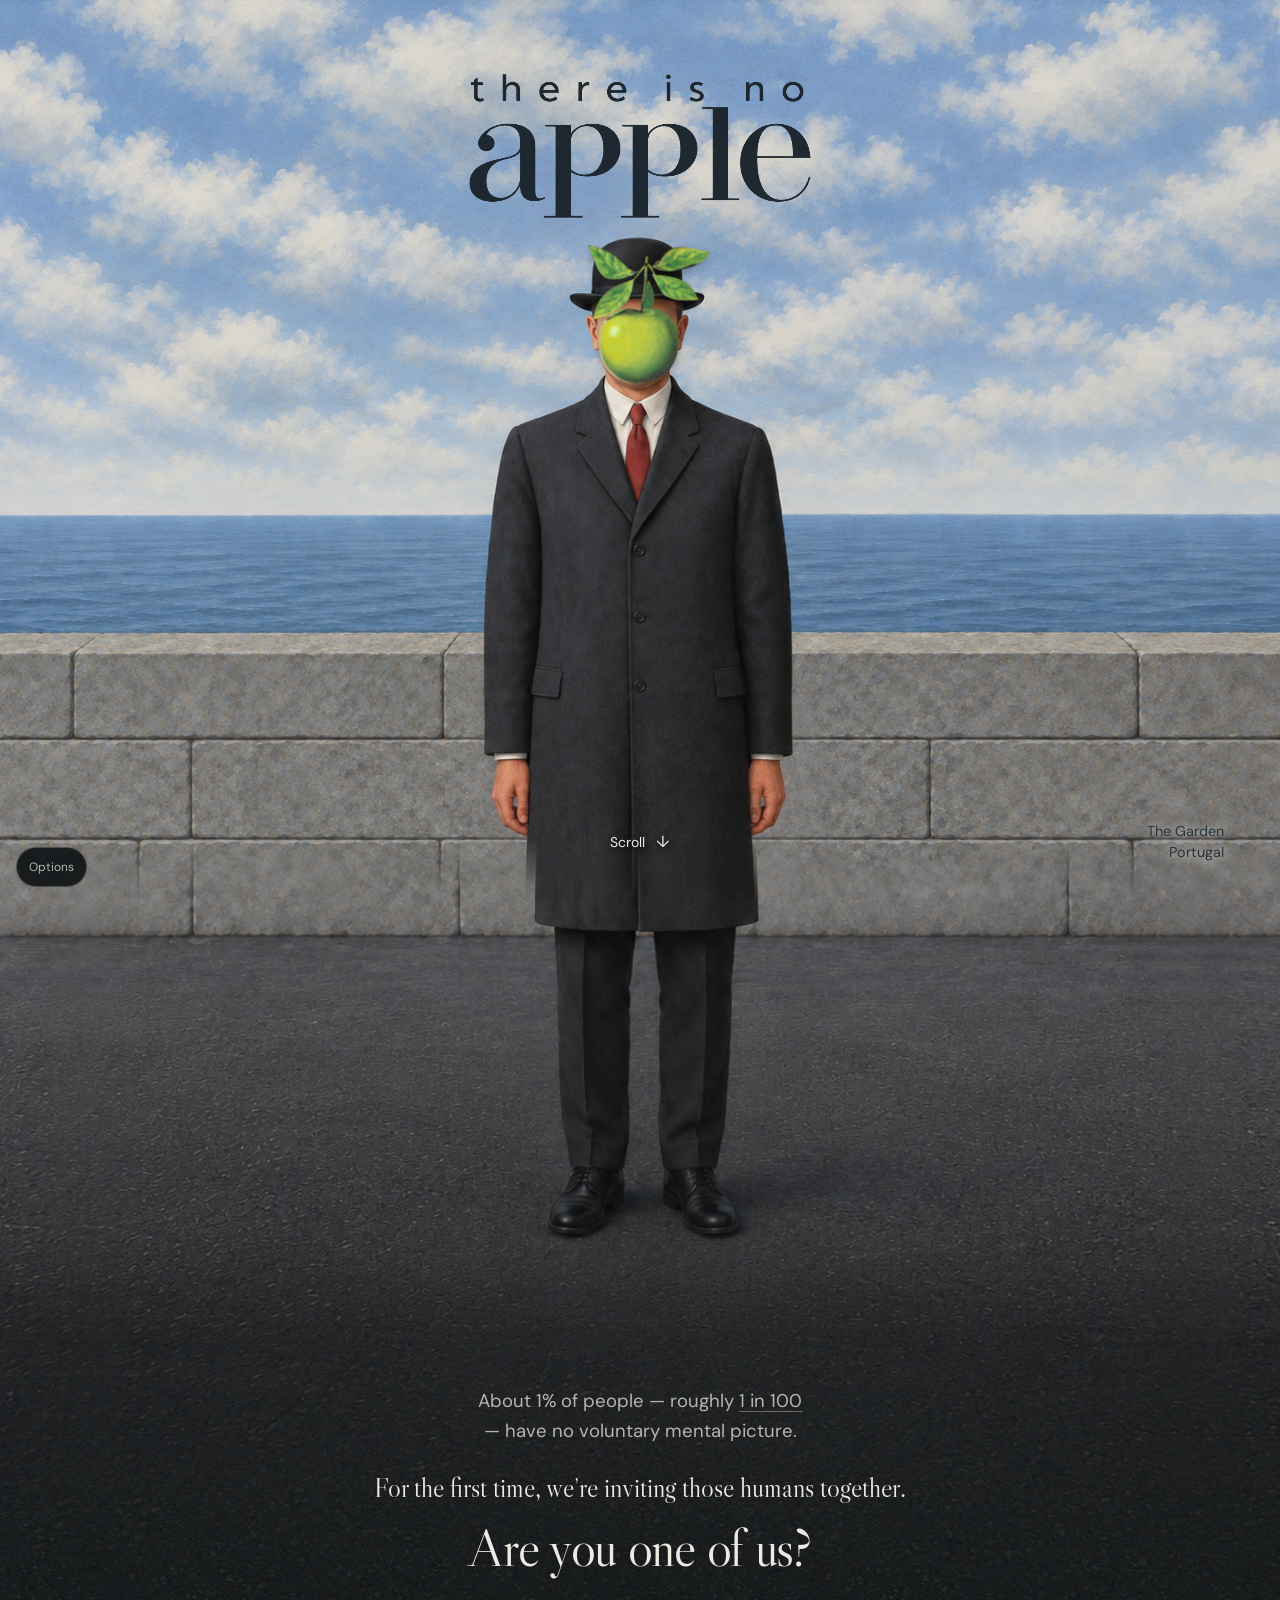
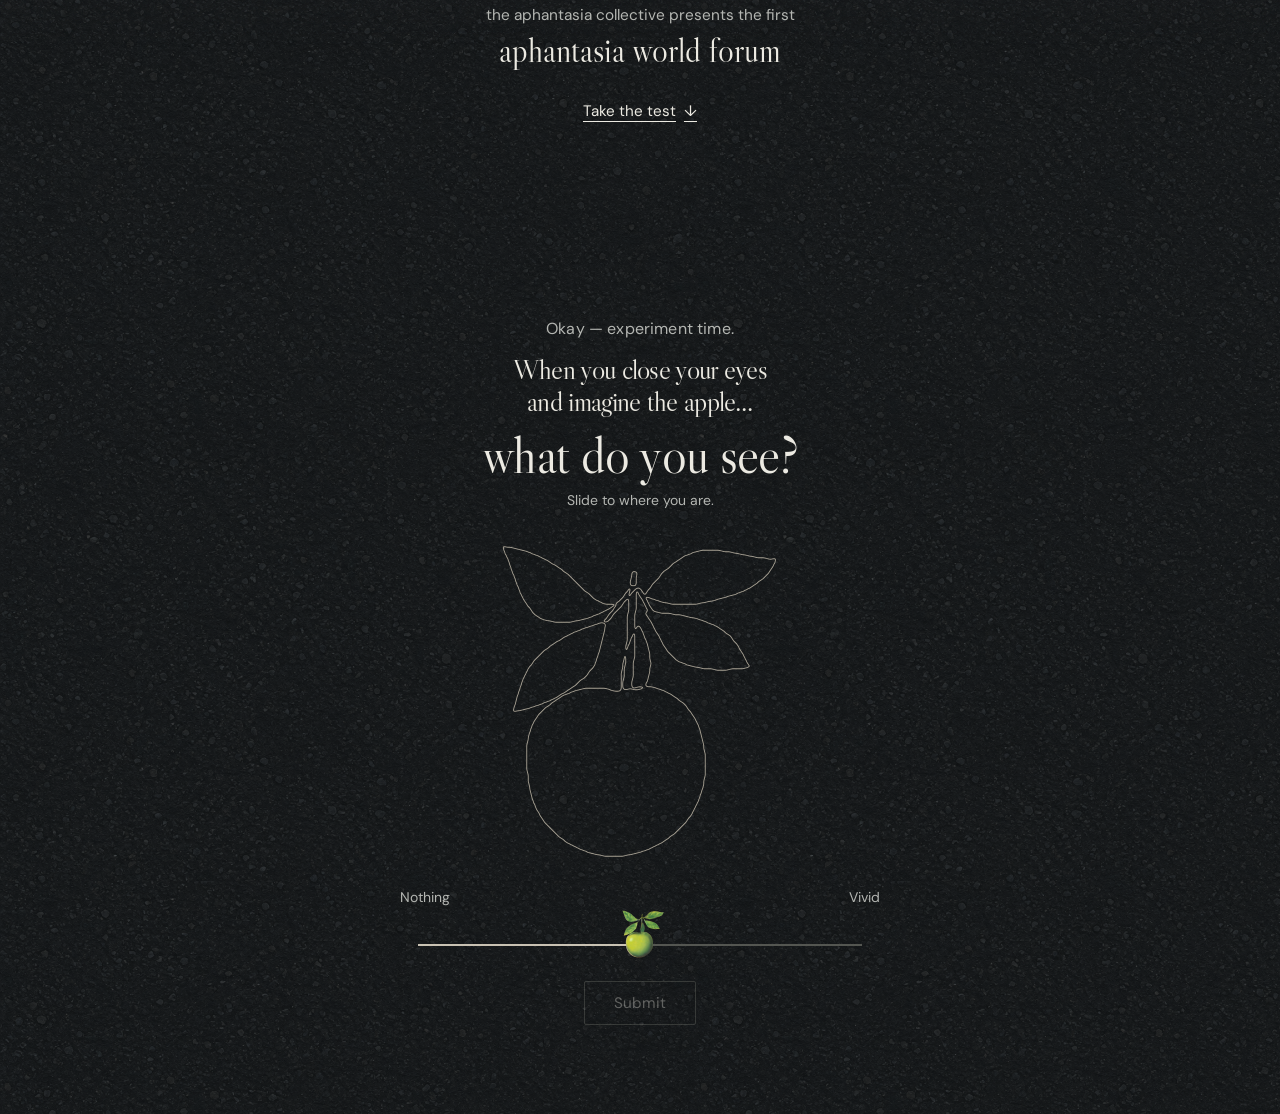
==== awf/index.html @ d0e55660 "Publish lowercase default and aphantasia collective introduction Co-Authored-By: Codex GPT-6 Astra <" ====
<!doctype html>
<html lang="en" data-page-build="apple-survey-20261003-29">
<head>
  <meta charset="utf-8">
  <meta name="viewport" content="width=device-width, initial-scale=1">
  <meta name="theme-color" content="#b8cede">
  <meta name="description" content="Aphantasia World Forum. The world’s first aphantasia summit: a week together in April 2027 at The Garden, Portugal.">
  <title>Aphantasia World Forum — April 2027 · The Garden, Portugal</title>
  <link rel="icon" type="image/svg+xml" href="data:image/svg+xml,%3Csvg xmlns='http://www.w3.org/2000/svg' viewBox='0 0 32 32'%3E%3Crect width='32' height='32' rx='7' fill='%23b8cede'/%3E%3Ccircle cx='16' cy='16' r='9' fill='none' stroke='%23212e36' stroke-width='2'/%3E%3C/svg%3E">
  <link rel="stylesheet" href="styles.css?v=apple-survey-29">
  <link rel="preload" as="image" href="assets/hero.png" fetchpriority="high">
  <link rel="preload" as="image" href="assets/wordmarks-v1/there-is-no-apple-lowercase.png">
  <script src="apple-artwork.js?v=apple-survey-29" defer></script>
  <script src="apple-model.js?v=apple-survey-29" defer></script>
  <script src="fall-spin.js?v=apple-survey-29" defer></script>
  <script src="hands.js?v=apple-survey-29" defer></script>
  <script src="app.js?v=apple-survey-29" defer></script>
  <script src="apple.js?v=apple-survey-29" defer></script>
  <script src="spin.js?v=apple-survey-29" defer></script>
  <script src="survey.js?v=apple-survey-29" defer></script>
</head>
<body>
  <a class="skip-link" href="#imagine">Skip to content</a>
  <nav hidden class="navigation" aria-label="Main navigation"><div class="nav-links"><a href="#introduction">The gathering</a><a href="#venue">The Garden</a><a href="#questions">The details</a></div></nav>
  <div class="road-painting" aria-hidden="true" hidden>
    <div class="road-extension">
      <img class="road-center" src="assets/hero-road-v1.png" width="1024" height="1536" alt="" decoding="async">
    </div>
    <img class="road-original" src="assets/hero.png" width="1561" height="1008" alt="">
  </div>
  <div class="hero-runway" id="top">
  <header class="hero">
    <img class="hero-art" src="assets/hero.png" alt="A man in a bowler hat with a completely featureless face, standing before the sea beneath an expansive painted sky." width="1561" height="1008" fetchpriority="high">
    <div class="hero-title">
      <h1 class="reference-logo">
        <span class="sr-only" id="event-name-label">there is no apple</span>
        <svg id="event-wordmark-fallback" viewBox="437 85 1298 557" width="801" height="270" aria-hidden="true" focusable="false"><image href="assets/wordmarks-v1/there-is-no-apple-lowercase.png" width="2172" height="724"/></svg>
        <canvas id="event-wordmark" width="1602" height="540" aria-hidden="true" hidden></canvas>
        <span id="event-wordmark-text" aria-hidden="true" hidden>there is no apple</span>
      </h1>
    </div>
    <div class="hero-bottom"><a class="explore-link" href="#gathering-intro">Scroll<span class="scroll-arrow" aria-hidden="true">↓</span></a><a class="hero-note" href="https://thegarden.pt" target="_blank" rel="noopener noreferrer">The Garden<br>Portugal</a></div>
  </header>
  </div>
  <button class="scroll-apple" type="button" aria-label="Imagine an apple">
    <svg viewBox="530 312 198 218" data-fruit-x="615" data-fruit-y="468" width="66" height="74" aria-hidden="true" focusable="false">
      <defs><clipPath id="magritte-apple-clip" clipPathUnits="userSpaceOnUse">
        <path d="M613 415 C597 408 578 415 565 428 C553 439 554 459 557 478 C561 500 579 516 600 521 C620 526 644 517 658 501 C671 486 674 466 670 448 C667 429 655 418 641 413 C631 409 622 414 613 415 Z"/>
        <path d="M539 320 C558 322 577 332 590 346 C601 357 607 361 616 356 C602 366 581 374 564 367 C550 358 548 338 539 320 Z"/>
        <path d="M632 352 C647 331 662 320 680 323 C695 324 705 329 718 328 C714 341 699 350 682 354 C662 360 645 359 632 352 Z"/>
        <path d="M607 369 C585 375 567 384 556 400 C550 411 549 420 546 428 C565 425 588 414 599 398 C604 386 605 377 607 369 Z"/>
        <path d="M632 363 C651 363 676 367 688 379 C696 388 698 395 701 399 C683 402 662 401 651 393 C643 385 639 372 632 363 Z"/>
        <path d="M628 371 C635 384 640 399 631 413 L617 415 C615 401 621 382 628 371 Z"/>
        <path d="M624 336 C620 356 622 383 617 416 L623 415 C627 393 625 364 627 337 Z M624 345 L627 347 L607 370 L604 371 Z M626 347 L629 347 L640 367 L637 367 Z"/>
      </clipPath></defs>
      <image href="assets/magritte-full-resolution.jpg" width="1252" height="1624" clip-path="url(#magritte-apple-clip)"/>
    </svg>
  </button>
  <details class="site-options" id="site-options" hidden>
    <summary aria-label="Display options">Options</summary>
    <div class="options-panel">
      <label class="option-switch"><span>Road scene</span><input id="road-scene-toggle" type="checkbox" checked><span class="switch-mark" aria-hidden="true"></span></label>
      <label class="option-switch"><span>Apple handle</span><input id="apple-handle-toggle" type="checkbox" checked><span class="switch-mark" aria-hidden="true"></span></label>
      <label class="option-switch"><span>Helicopter</span><input id="fall-spin-toggle" type="checkbox" checked><span class="switch-mark" aria-hidden="true"></span></label>
      <label class="option-switch"><span>Turning hands</span><input id="hands-turn-toggle" type="checkbox"><span class="switch-mark" aria-hidden="true"></span></label>
      <p id="hands-turn-status" class="name-status" role="status" hidden></p>
      <fieldset class="name-options"><legend>Name</legend>
        <label><input type="radio" name="event-name" value="world-aphantasia-week"><span>World Aphantasia Week</span></label>
        <label><input type="radio" name="event-name" value="aphantasia-world-forum"><span>Aphantasia World Forum</span></label>
        <label><input type="radio" name="event-name" value="there-is-no-apple"><span>THERE IS NO APPLE</span></label>
        <label><input type="radio" name="event-name" value="there-is-no-apple-lowercase" checked><span>there is no apple</span></label>
        <label><input type="radio" name="event-name" value="aphantasia-anonymous"><span>Aphantasia Anonymous</span></label>
        <label><input type="radio" name="event-name" value="aphantasia-research-camp"><span>Aphantasia Research Camp</span></label>
      </fieldset>
      <p id="event-name-status" class="name-status" role="status" hidden></p>
    </div>
  </details>
  <main>
    <section class="gathering-intro section-pad" id="gathering-intro" tabindex="-1" aria-labelledby="gathering-question">
      <p class="gathering-fact">About 1% of people — roughly <a href="https://pmc.ncbi.nlm.nih.gov/articles/PMC11518826/" target="_blank" rel="noopener noreferrer">1 in 100</a> — have no voluntary mental picture.</p>
      <p class="gathering-invitation">For the first time, we’re inviting those humans together.</p>
      <h2 id="gathering-question">Are you one of us?</h2>
      <p class="gathering-presenter">the aphantasia collective presents the first</p>
      <p class="gathering-forum">aphantasia world forum</p>
      <a class="take-test" href="#imagine">Take the test <span aria-hidden="true">↓</span></a>
    </section>
    <section class="imagine section-pad" id="imagine" tabindex="-1" aria-labelledby="imagine-title">
      <p class="experiment-intro">Okay — experiment time.</p>
      <h2 id="imagine-title">
        <span class="question-setup">When you close your eyes</span>
        <span class="question-setup">and imagine the apple…</span>
        <span class="question-focus">what do you see?</span>
      </h2>
      <p class="survey-instruction">Slide to where you are.</p>
      <div class="apple-stage" aria-busy="true">
        <canvas id="apple" width="720" height="720" role="img" aria-label="Apple visualization. An idea, before an image.">Explore an apple, from words to an outline, colour, and a photograph.</canvas>
        <canvas id="apple-spin" width="720" height="720" aria-hidden="true" hidden></canvas>
        <p id="load-message" class="load-message" role="status">Preparing the apple.</p>
        <div id="survey-results" class="survey-results" hidden aria-labelledby="results-total">
          <p id="results-total" class="results-total"></p>
          <div id="results-chart" class="results-chart" role="img"></div>
          <p class="results-legend">Your response <span aria-hidden="true">·</span> <span id="result-value"></span></p>
        </div>
      </div>
      <div class="experience-controls">
        <div class="scale-labels" aria-hidden="true"><span>Nothing</span><span>Vivid</span></div>
        <label class="sr-only" for="imagination">Explore the apple, from nothing to vivid</label>
        <div id="imagination-control" class="imagination-control">
          <span class="slider-track" aria-hidden="true"><span id="imagination-fill" class="slider-fill"></span><span id="imagination-handle" class="slider-handle"></span></span>
          <input id="imagination" type="range" min="0" max="1000" value="500" step="1" disabled aria-describedby="range-help">
        </div>
        <p id="range-help" class="sr-only">Use the arrow keys or drag to choose, then submit. You can change your response at any time.</p>
        <div class="control-row">
          <button hidden id="play" class="play-control" type="button" disabled aria-label="Play animation" aria-pressed="false"><span class="play-icon" aria-hidden="true"></span><span id="play-label">Play</span></button>
          <button hidden id="replay" type="button" disabled aria-label="Replay animation"><svg viewBox="0 0 24 24" aria-hidden="true"><path d="M5.5 8A7 7 0 1 1 5 15M5.5 3.5V8H10"/></svg><span>Replay</span></button>
          <button id="submit-response" class="submit-response" type="button" disabled>Submit</button>
        </div>
        <p id="survey-status" class="survey-status" role="status" aria-live="polite"></p>
        <div class="apple-dock" id="apple-dock" aria-hidden="true"></div>
      </div>
      <noscript><p class="experiment-note">Enable JavaScript to explore the apple.</p></noscript>
    </section>
    <section hidden class="invitation section-pad" id="introduction" aria-labelledby="intro-title">
      <h2 id="intro-title">Lorem ipsum.<br>Dolor sit amet.</h2>
      <p class="invitation-copy">Lorem ipsum dolor sit amet, elit.<br>Consectetur adipiscing elit, sed do eiusmod.</p>
      <p class="event-date">Lorem ipsum · Dolor sit amet, elit</p>
      <p class="registration-note">Sed do eiusmod tempor incididunt.</p>
      <div class="venue" id="venue">
        <p>Lorem ipsum dolor sit amet, elit.</p>
        <a class="text-link" href="https://thegarden.pt" target="_blank" rel="noopener noreferrer">Lorem ipsum dolor sit</a>
      </div>
    </section>
    <section hidden class="questions section-pad" id="questions" aria-labelledby="questions-title">
      <h2 id="questions-title">Lorem ipsum.</h2>
      <div class="faq-list">
        <details><summary>Lorem ipsum dolor sit amet?<span aria-hidden="true">+</span></summary><p>Lorem ipsum dolor sit amet, consectetur adipiscing elit.</p></details>
        <details><summary>Consectetur adipiscing elit?<span aria-hidden="true">+</span></summary><p>Sed do eiusmod tempor incididunt ut labore et dolore magna aliqua.</p></details>
        <details><summary>Sed do eiusmod tempor?<span aria-hidden="true">+</span></summary><p>Ut enim ad minim veniam, quis nostrud exercitation ullamco laboris.</p></details>
      </div>
    </section>
  </main>
  <footer hidden>
    <a class="wordmark forum-wordmark" href="#top" aria-label="Aphantasia World Forum home">aphantasia<span class="wordmark-caption">world forum</span></a>
    <div class="reading-links"><a href="https://aphantasia.com/faq" target="_blank" rel="noopener noreferrer">Aphantasia, explained</a><a href="https://www.nature.com/articles/s41598-020-65705-7" target="_blank" rel="noopener noreferrer">Imagery, memory &amp; dreams</a></div>
    <p class="footer-signoff">we put the 'awf' in 'awfuck you guys are literally seeing things'</p>
  </footer>
</body>
</html>
---- awf/styles.css ----
@import url('https://fonts.googleapis.com/css2?family=DM+Sans:wght@400;450;500;600&family=Libre+Caslon+Display&display=swap');
:root{color-scheme:dark;--ink:#eceae2;--muted:#b4b6b2;--paper:#101315;--line:#454945;--accent:#cf8e82;--serif:'Libre Caslon Display',Georgia,serif;--sans:'DM Sans',Arial,sans-serif}
*{box-sizing:border-box}html{scroll-behavior:smooth;scroll-padding-top:1rem}body{margin:0;background:var(--paper);background-image:linear-gradient(#0a0e1140,#0a0e1140),url('assets/charcoal-paper.png');background-size:auto,780px 780px;color:var(--ink);font-family:var(--sans);font-size:1rem;line-height:1.6;-webkit-font-smoothing:antialiased}a{color:inherit;text-decoration:none}button,input{font:inherit}a,button,input,summary{-webkit-tap-highlight-color:transparent}a:focus-visible,button:focus-visible,summary:focus-visible,input:focus-visible{outline:2px solid var(--accent);outline-offset:6px}p,h1,h2{margin:0}h1,h2{font-family:var(--serif);font-weight:400;line-height:1.02;letter-spacing:-.025em}button{cursor:pointer}.sr-only{position:absolute;width:1px;height:1px;padding:0;margin:-1px;overflow:hidden;clip:rect(0,0,0,0);white-space:nowrap;border:0}.skip-link{position:fixed;z-index:10;left:1rem;top:1rem;padding:.6rem 1rem;background:var(--paper);transform:translateY(-200%)}.skip-link:focus{transform:none}
/* Preserve the painted hero and its Caslon wordmark. */
.hero{position:relative;isolation:isolate;height:100svh;min-height:720px;max-height:1200px;overflow:hidden;background:#b8cede;color:#25343b}.hero-art{position:absolute;inset:0;width:100%;height:100%;object-fit:cover;object-position:50% 50%;z-index:-1}.navigation{padding:2rem 3.5rem;display:flex;align-items:center;justify-content:flex-end;gap:2rem}.nav-links{display:flex;gap:2.4rem;font-size:.9rem}.nav-links a,.mobile-explore{border-bottom:1px solid transparent;padding:.2rem 0}.nav-links a:hover,.mobile-explore:hover{border-color:currentColor}.mobile-explore{display:none}.hero-title{position:absolute;top:8%;left:1rem;right:1rem;text-align:center}.hero h1{font-size:clamp(4.2rem,7vw,6.4rem);line-height:.95;letter-spacing:-.04em}.wordmark-period{color:var(--accent)}.hero .wordmark-period{color:#873d35}.hero-forum{display:block;font-family:var(--sans);font-size:clamp(1.3rem,2.1vw,2rem);font-weight:400;letter-spacing:.15em;line-height:1.3;text-transform:uppercase;margin-top:.65rem}.hero-bottom{position:absolute;bottom:2.25rem;left:3.5rem;right:3.5rem;display:flex;justify-content:space-between;align-items:flex-end;gap:2rem}.hero-bottom p,.hero-note{font-size:.9rem;line-height:1.5;text-shadow:0 1px 10px #ecebe2}.hero-note{text-align:right}.hero-note:hover{text-decoration:underline;text-underline-offset:.3rem}.explore-link{color:var(--ink);display:flex;align-items:center;gap:1.3rem;font-size:.95rem;background:var(--paper);padding:.8rem 1.3rem;border:1px solid #fff8}.scroll-line{height:1.3rem;width:1px;background:var(--ink)}.explore-link:hover{background:#29353b}
.section-pad{padding:6rem max(3.5rem,calc((100vw - 1320px)/2))}h2{font-size:clamp(3rem,5.3vw,5.3rem)}
/* A small, native canvas theatre: the original apple artwork, on charcoal paper. */
.imagine{min-height:100svh;display:flex;flex-direction:column;align-items:center;justify-content:center;text-align:center;padding-top:4.5rem;padding-bottom:4.5rem;background:rgba(4,9,10,.2)}.imagine h2{font-size:clamp(2.8rem,4.5vw,4.5rem)}.experiment-note{color:var(--muted);font-size:.95rem;margin-top:.7rem}.apple-stage{position:relative;contain:paint;flex:0 0 auto;width:min(55svh,620px,86vw);aspect-ratio:1;margin:1.4rem 0 1rem}canvas{display:block;width:100%;height:100%}.apple-stage canvas{transform:translateZ(0)}.load-message{position:absolute;inset:45% 0 auto;font-size:1rem;color:var(--muted)}.load-message[hidden]{display:none}.experience-controls{width:min(480px,100%)}.scale-labels{display:flex;justify-content:space-between;color:var(--muted);font-size:.875rem}.imagination-control{position:relative;isolation:isolate;contain:layout paint;height:44px;overflow:hidden;touch-action:none;cursor:ew-resize;user-select:none}.imagination-control:focus-within{outline:none}.imagination-control.keyboard-focus:focus-within .slider-handle::after{content:"";position:absolute;inset:6px;border:1px solid var(--ink);border-radius:50%}.slider-track{position:absolute;left:18px;right:18px;top:21px;height:2px;background:#545651;pointer-events:none}.slider-fill{position:absolute;inset:0;background:#c9c2b3;transform:scaleX(0);transform-origin:left center;transition:none!important;will-change:transform}.slider-handle{position:absolute;left:-18px;top:-17px;width:36px;height:36px;transform:translate3d(0,0,0);transition:none!important;pointer-events:none;will-change:transform}.slider-handle::before{content:"";position:absolute;left:0;top:0;width:36px;height:36px;border-radius:50%;background:radial-gradient(circle,var(--ink) 0 6.5px,#141817 7px 11px,transparent 11.5px)}.imagination-control input[type=range]{position:absolute;inset:0;width:100%;height:100%;margin:0;opacity:0;pointer-events:none;touch-action:none}.imagination-control input:focus-visible{outline:none}.control-row{display:grid;grid-template-columns:80px 1fr 80px;align-items:center;gap:.5rem}.control-row button{display:inline-flex;align-items:center;justify-content:center;gap:8px;min-height:44px;padding:0;border:0;background:transparent;color:var(--muted);font-size:.875rem}.control-row button:hover{color:var(--ink)}button:disabled,input:disabled{opacity:.35;cursor:wait}.control-row .play-control{justify-content:flex-start}.play-icon{width:9px;height:11px;position:relative}.play-icon::before{content:"";position:absolute;top:1px;left:1px;border-left:7px solid currentColor;border-top:4px solid transparent;border-bottom:4px solid transparent}.is-playing .play-icon::before{top:1px;left:0;width:7px;height:9px;border:0;background:linear-gradient(90deg,currentColor 0 2px,transparent 2px 5px,currentColor 5px 7px)}#replay{justify-content:flex-end}#replay svg{width:15px;height:15px;fill:none;stroke:currentColor;stroke-width:1.4;stroke-linecap:round;stroke-linejoin:round}.phase-caption{color:var(--muted);font-family:Georgia,serif;font-size:.875rem;font-style:italic;line-height:1.3}
.invitation{text-align:center;padding-top:8rem;padding-bottom:5rem}.invitation h2{font-size:clamp(4rem,8.6vw,8.2rem);line-height:.99;letter-spacing:-.035em}.invitation-copy{font-size:clamp(1.05rem,1.5vw,1.3rem);line-height:1.7;margin:2.5rem auto 0;max-width:39rem}.event-date{margin-top:2rem;font-size:1rem;color:var(--muted)}.registration-note{color:var(--muted);font-size:.95rem;margin-top:1.3rem}.venue{margin:5rem auto 0;padding-top:2.5rem;border-top:1px solid var(--line);max-width:39rem}.venue p{font-family:var(--serif);font-size:clamp(1.8rem,3vw,2.6rem);line-height:1.2;margin-bottom:1rem}.text-link{display:inline-block;font-size:1rem;border-bottom:1px solid currentColor;padding-bottom:.2rem}.text-link:hover{color:var(--accent)}
.questions{display:grid;grid-template-columns:1fr 1.2fr;gap:5rem;padding-top:3rem;padding-bottom:6rem}.questions h2{font-size:clamp(2.8rem,4vw,4rem);padding-top:1.2rem}.faq-list{border-top:1px solid var(--line)}details{border-bottom:1px solid var(--line)}summary{display:flex;justify-content:space-between;gap:1.4rem;align-items:center;cursor:pointer;list-style:none;padding:1.3rem 0;font-size:1rem}summary::-webkit-details-marker{display:none}summary>span{font-size:1.4rem;flex-shrink:0;transition:transform .2s}details[open] summary>span{transform:rotate(45deg)}.faq-list details>p{color:var(--muted);padding:0 2rem 1.5rem 0;line-height:1.7;max-width:34rem}
footer{border-top:1px solid var(--line);padding:2.5rem 3.5rem;display:flex;align-items:center;gap:3rem;flex-wrap:wrap}.wordmark{font-family:var(--serif);font-size:2rem;line-height:1;letter-spacing:-.04em}.forum-wordmark{display:block;flex-shrink:0}.wordmark-caption{display:block;font-family:var(--sans);font-size:.7rem;letter-spacing:.19em;text-transform:uppercase;line-height:1;margin-top:.6rem;padding-left:.1rem}.reading-links{display:flex;gap:1.5rem;flex-wrap:wrap;font-size:.875rem;color:var(--muted)}.reading-links a{padding:.5rem 0}.reading-links a:hover{text-decoration:underline;text-underline-offset:.3rem}footer small{margin-left:auto;max-width:21rem;font-size:.8rem;color:var(--muted)}
@media(min-aspect-ratio:17/10){.hero h1{font-size:clamp(4rem,5.8vw,5.8rem)}.hero-forum{margin-top:.4rem}.hero-art{object-position:50% 38%}}
@media(max-width:900px){.navigation{padding:1.5rem 2rem}.nav-links{gap:1.5rem}.hero-bottom{left:2rem;right:2rem}.hero-note{display:none}.section-pad{padding-left:2rem;padding-right:2rem}.questions{gap:3rem;grid-template-columns:1fr 1.2fr}footer{padding:2rem;gap:2rem}footer small{margin-left:0}}
@media(max-width:600px){.hero{min-height:740px;max-height:none;height:100svh}.navigation{padding:1.5rem}.nav-links{display:none}.mobile-explore{display:block;font-size:.9rem}.hero-title{top:11%;left:.7rem;right:.7rem}.hero h1{font-size:clamp(3.7rem,16vw,4.5rem)}.hero-forum{font-size:clamp(1.1rem,4.8vw,1.3rem);margin-top:.8rem;letter-spacing:.12em}.hero-bottom{bottom:1.5rem;left:1.5rem;right:1.5rem;flex-direction:column;align-items:center;gap:.8rem}.hero-bottom>p{order:1;text-align:center;font-size:.85rem;color:var(--ink);background:#101315ed;padding:.55rem 1rem}.hero-bottom .explore-link{order:2}.section-pad{padding-left:1.5rem;padding-right:1.5rem}.imagine{padding-top:4rem;padding-bottom:4rem;min-height:90svh}.apple-stage{width:min(94vw,47svh,440px);margin:1.5rem -1rem 1rem}.control-row{grid-template-columns:68px 1fr 76px;gap:.35rem}.phase-caption{font-size:.85rem}.invitation{padding-top:5rem;padding-bottom:3rem}.invitation h2{font-size:clamp(3.5rem,12vw,4.7rem)}.invitation-copy{margin-top:2rem}.event-date{font-size:.9rem}.venue{margin-top:3.5rem}.questions{grid-template-columns:1fr;gap:2rem;padding-top:2rem;padding-bottom:4rem}.questions h2{font-size:2.8rem}.faq-list details>p{padding-right:0}footer{padding:2rem 1.5rem;flex-direction:column;align-items:flex-start;gap:1.5rem}.reading-links{gap:.3rem;flex-direction:column}footer small{max-width:24rem}}
@media(prefers-reduced-motion:reduce){html{scroll-behavior:auto}*{transition:none!important}}

.footer-signoff{flex-basis:100%;width:100%;min-width:0;font-family:var(--serif);font-size:clamp(1.2rem,1.6vw,1.5rem);line-height:1.4;color:var(--muted);overflow-wrap:anywhere}

/* The painting stays still for one short, native-scroll apple descent. */
.hero-runway{position:relative}.scroll-apple{position:absolute;z-index:4;left:0;top:0;width:66px;height:74px;transform-origin:0 0;transform:translate(calc(50vw - 75px),32vh) scale(2.3);line-height:0;will-change:transform,opacity}.scroll-apple svg{display:block;overflow:visible}.scroll-apple:focus-visible{outline:2px solid #eceae2;outline-offset:5px;border-radius:40%}.hero-scroll-active .hero-runway{height:calc(100svh + 38svh)}.hero-scroll-active .hero{position:sticky;top:0;height:100svh;min-height:0;max-height:none}.hero-scroll-active .scroll-apple{position:fixed}.explore-link{border:0;background:none;padding:.65rem 0;color:var(--ink);font-size:.875rem;gap:.7rem;text-shadow:0 1px 6px #101315}.explore-link:hover{background:none;text-decoration:underline;text-underline-offset:.3rem}.scroll-arrow{font-size:1rem;line-height:1}.hero-bottom>p{background:none}.hero-scroll-active .imagine:focus{outline:none}
@media(prefers-reduced-motion:reduce){.scroll-apple{will-change:auto}}

/* Navigation joins the page after the painting; docked artwork is ordinary content. */
.navigation{position:relative;z-index:8;justify-content:center;padding:.7rem 1.5rem;background:#080909;color:#fff}.navigation .nav-links{display:flex;gap:2rem;font-size:.85rem}.site-enhanced .navigation{position:fixed;inset:0 0 auto;visibility:hidden;transform:translateY(-100%)}.site-enhanced .navigation.is-visible{visibility:visible;transform:none}.scroll-apple{padding:0;border:0;background:none;color:inherit;cursor:pointer;display:none}.site-enhanced .scroll-apple{display:block}.scroll-apple.is-over-painting svg{filter:drop-shadow(0 2px 2px #0003)}.apple-dock{position:relative;width:70px;height:80px;margin:.375rem auto 0;scroll-margin-top:var(--nav-height,44px);outline:none}.apple-dock .scroll-apple{position:relative;left:auto;top:auto;width:70px;height:80px;transform:none!important;will-change:auto}.apple-dock .scroll-apple svg{width:100%;height:100%}.hero-scroll-active:not(.experience-arrived) .apple-stage canvas,.hero-scroll-active:not(.experience-arrived) .experience-controls{visibility:hidden}.hero-scroll-active:not(.experience-arrived) .experience-controls{pointer-events:none}.control-row{grid-template-columns:1fr auto 1fr}.control-row .play-control{grid-column:2;grid-row:1;justify-content:center;min-width:70px}.phase-caption{grid-column:1;grid-row:1;text-align:left}.control-row #replay{grid-column:3;grid-row:1}.imagine{min-height:calc(100svh - var(--nav-height,44px));padding-top:1.5rem;padding-bottom:.5rem;scroll-margin-top:calc(var(--nav-height,44px) - 1rem)}.apple-stage{width:min(40svh,540px,86vw);margin:.5rem 0}
@media(max-width:600px){.navigation .nav-links{gap:1.25rem;font-size:.78rem}.navigation{padding:.7rem 1rem}.apple-stage{width:min(40svh,440px,90vw)}.control-row{grid-template-columns:1fr auto 1fr}.phase-caption{font-size:.8rem}.apple-dock{width:70px;height:80px;scroll-margin-top:var(--nav-height,44px)}.apple-dock .scroll-apple{width:70px;height:80px}}

/* Lower-page content is temporarily retained in source only. */
[hidden]{display:none!important}

/* A single anonymous answer, followed by the shared distribution. */
.experiment-intro{font-family:var(--sans);font-size:clamp(.875rem,1.25vw,1rem);line-height:1.4;letter-spacing:.01em;color:var(--muted);margin:0 0 .75rem}
.imagine h2{max-width:920px;font-size:clamp(1.4375rem,2.1875vw,1.75rem);line-height:1.15}
.question-setup,.question-focus{display:block}
.question-focus{font-size:clamp(2.375rem,4.0625vw,3.25rem);line-height:1.06;margin-top:.2em}
.survey-instruction{color:var(--muted);font-size:.875rem;line-height:1.4;margin-top:.5rem}
.control-row .submit-response{grid-column:2;min-width:112px;padding:.3rem 1.5rem;color:var(--ink);border:1px solid #777a70;border-radius:2px;font-size:.95rem}
.control-row .submit-response:hover{background:#eceae20d;border-color:var(--ink)}
.survey-status{font-size:.8rem;line-height:1.4;color:var(--muted);min-height:2.8em;margin-top:.6rem}
.apple-dock{height:1px;margin:0 auto}
.survey-results{position:absolute;inset:0;display:flex;flex-direction:column;justify-content:center;gap:1.5rem;text-align:center}
.results-total{font-family:var(--serif);font-size:clamp(1.7rem,2.7vw,2.4rem);line-height:1.1}
.results-chart{position:relative;display:flex;align-items:flex-end;gap:5px;height:56%;margin:0 10px;border-bottom:1px solid #eceae25c}
.result-bin{flex:1;min-width:0;background:#eceae2b3;min-height:1px}
.result-marker{position:absolute;bottom:-7px;top:-12px;width:1px;background:var(--ink);transform:translateX(-.5px)}
.result-marker::after{content:'';position:absolute;bottom:-3px;left:-3px;width:7px;height:7px;border-radius:50%;background:var(--ink)}
.results-legend{font-size:.85rem;color:var(--muted)}
.hero-scroll-active:not(.experience-arrived) .survey-results{visibility:hidden}
@media(max-width:600px){.imagine h2{max-width:340px}.apple-stage{width:min(38svh,440px,86vw)}.survey-results{gap:1rem}}

.hero h1{position:relative;display:inline-block}.hero-the{position:absolute;top:.45rem;left:.7rem;display:block;text-align:left;padding:0;margin:0;font-family:var(--sans);font-size:clamp(.95rem,1.5vw,1.3rem);line-height:1;letter-spacing:.16em;text-transform:uppercase;font-weight:400}
.survey-status:empty{min-height:0;margin:0}
#apple-spin{position:absolute;inset:0;pointer-events:none}

.hero-forum{font-size:clamp(1.3rem,2.5vw,2rem);letter-spacing:.14em;margin-top:.65rem}
@media(max-width:600px){.hero-forum{font-size:clamp(1.3rem,6vw,1.5rem);letter-spacing:.13em}.hero-the{top:.4rem;left:.65rem}}

/* Supplied lettering and internal spacing, with the paper made transparent. */
.hero h1.reference-logo{display:block;width:clamp(345px,35vw,440px);max-width:100%;margin:0 auto;font-size:inherit;line-height:0;letter-spacing:normal}
.reference-logo svg{display:block;width:100%;height:auto;overflow:hidden}
@media(max-width:600px){.hero h1.reference-logo{width:min(310px,100%)}}

/* The green fruit lands on the same center used by the native range. */
.imagination-control{height:72px;overflow:visible;contain:layout}
.slider-track{top:35px}
.slider-fill{transform:scaleX(.5)}
.handle-apple{position:absolute;display:none;overflow:visible;pointer-events:none}
.apple-handle-mode .slider-handle::before{display:none}
.apple-handle-mode .handle-apple{display:block}
.apple-handle-mode .imagination-control.keyboard-focus:focus-within .slider-handle::after{inset:3px;border-color:var(--ink);outline:1px solid #101315;outline-offset:1px}
.hero-scroll-active:not(.experience-arrived) .experience-controls{visibility:visible;pointer-events:auto}
.hero-scroll-active:not(.experience-arrived) .handle-apple{visibility:hidden}
.fall-spin-canvas{position:absolute;inset:0;width:100%;height:100%;pointer-events:none}
.scroll-apple.is-over-painting .fall-spin-canvas{filter:drop-shadow(0 2px 2px #0003)}
/* One quiet disclosure keeps the optional experiments out of the composition. */
.site-options{position:fixed;z-index:9;left:max(1rem,env(safe-area-inset-left));bottom:calc(.8rem + env(safe-area-inset-bottom));border:0;font-size:.75rem;line-height:1.4}
.site-options>summary{min-height:40px;padding:.5rem .75rem;border:1px solid #eceae23d;border-radius:999px;background:#101315e8;color:var(--muted);font-size:.75rem;justify-content:center}
.site-options[open]>summary{color:var(--ink);border-color:#eceae280}
.options-panel{position:absolute;bottom:calc(100% + .5rem);left:0;width:244px;padding:.5rem 1rem .8rem;border:1px solid #eceae23d;border-radius:9px;background:#111515fa;color:var(--ink);box-shadow:0 8px 28px #0002}
.option-switch{position:relative;display:flex;justify-content:space-between;align-items:center;min-height:44px;gap:1rem;cursor:pointer}
.option-switch input{position:absolute;right:0;width:34px;height:30px;opacity:0;cursor:pointer}
.switch-mark{width:30px;height:17px;padding:3px;border:1px solid #8c91877d;border-radius:99px;background:#3c423c;pointer-events:none}
.switch-mark::before{content:'';display:block;width:9px;height:9px;border-radius:50%;background:#d0d0c8}
.option-switch input:checked+.switch-mark{background:#7c8872;border-color:#8b987f}
.option-switch input:checked+.switch-mark::before{transform:translateX(13px);background:#fff}
.option-switch input:focus-visible+.switch-mark{outline:2px solid var(--ink);outline-offset:4px}
.option-switch:has(input:disabled){opacity:.5}
.name-options{padding:.4rem 0 0;margin:.5rem 0 0;border:0;border-top:1px solid #eceae225;display:block}
.name-options legend{padding:0 .35rem 0 0;color:var(--muted)}
.name-options label{display:flex;align-items:center;gap:.65rem;min-height:44px;cursor:pointer}
.name-options input{flex:0 0 auto;margin:0;accent-color:var(--ink)}
.name-options span{line-height:1.35}
.name-options input:focus-visible{outline:2px solid var(--ink);outline-offset:3px}
.name-status{margin:.4rem 0 0;color:var(--muted);font-size:.75rem;line-height:1.4}
@media(max-width:600px){.site-options{left:max(.6rem,env(safe-area-inset-left));bottom:calc(.5rem + env(safe-area-inset-bottom))}.site-options>summary{min-height:34px;padding:.35rem .65rem}.options-panel{width:232px}.imagine{padding-bottom:3.2rem}}

/* Fit the wordmark into the sky above the hat without changing its lettering. */
.hero-title{top:var(--title-top,8%)}
.hero h1.reference-logo{width:min(clamp(345px,35vw,440px),var(--logo-fit-width,9999px))}
@media(max-width:600px){.hero-title{top:var(--title-top,11%)}.hero h1.reference-logo{width:min(310px,100%,var(--logo-fit-width,9999px))}}

/* One painted scene: exact upper bitmap, calibrated lower figure, then road. */
.road-painting{display:none}
html[data-scene=road] body{position:relative;background-image:linear-gradient(#101315ad,#101315ad),url('assets/asphalt-v1.png');background-size:auto,var(--road-grain,780px) var(--road-grain,780px)}
html[data-scene=road] .road-painting{display:block;position:absolute;inset:0;overflow:hidden;pointer-events:none}
.road-extension{position:absolute;top:var(--painting-top,0px);left:50%;width:var(--painting-width,100%);height:var(--extension-height,1600px);transform:translateX(-50%);background:url('assets/hero-road-v1.png') center/100% 100% no-repeat;mask-image:linear-gradient(#000 var(--road-fade-start,1450px),transparent var(--road-fade-end,1800px))}
.road-center{position:absolute;top:0;left:50%;width:var(--extension-width,88%);height:100%;max-width:none;transform:translateX(-50%);mask-image:linear-gradient(90deg,transparent,#000 9%,#000 91%,transparent)}
.road-extension::after{content:'';position:absolute;inset:0;background:linear-gradient(transparent var(--original-height,1008px),#10131566 var(--road-shoes,1382px),#101315ad var(--road-fade-start,1500px))}
.road-original{position:absolute;top:var(--painting-top,0px);left:50%;width:var(--painting-width,100%);height:var(--original-height,1008px);max-width:none;transform:translateX(-50%);mask-image:linear-gradient(#000 var(--original-blend,940px),transparent)}
html[data-scene=road] .hero-runway{height:var(--road-height,150svh)}
html[data-scene=road] .hero{position:relative;top:auto;height:100svh;min-height:0;max-height:none;background:transparent}
html[data-scene=road] .hero-art{opacity:0}
html[data-scene=road] main{position:relative}
html[data-scene=road] .imagine{background:transparent}

/* Display preference beside the answer control; never an answer itself. */
.experience-controls{position:relative}.apple-colour{display:flex;justify-content:center;gap:2px;margin:0 auto 8px;width:max-content;border:1px solid #eceae238;border-radius:20px;padding:2px}.apple-colour button{font:inherit;font-size:.72rem;line-height:1.2;padding:5px 11px;border:0;border-radius:16px;color:var(--muted);background:transparent;cursor:pointer}.apple-colour button[aria-pressed="true"]{color:var(--ink);background:#eceae21c}.apple-colour button:focus-visible{outline:2px solid var(--ink);outline-offset:2px}.apple-colour button:disabled{opacity:.45;cursor:default}

/* Keep the surviving hero cue centered after removing the date. */
@media(min-width:601px){.hero-bottom{display:grid;grid-template-columns:1fr auto 1fr}.hero-bottom .explore-link{grid-column:2}.hero-bottom .hero-note{grid-column:3;justify-self:end}}
.hero-scroll-active.returning-selection:not(.experience-arrived) .handle-apple{visibility:visible}

/* Every generated name occupies the same title box; only its bitmap changes. */
.hero h1.reference-logo{position:relative;aspect-ratio:801/270}
.reference-logo>svg,.reference-logo>canvas{position:absolute;inset:0;width:100%;height:100%}
#event-wordmark-text{position:absolute;inset:0;display:flex;align-items:center;justify-content:center;font-size:clamp(1.4rem,4vw,2.5rem);line-height:1.05;letter-spacing:-.02em}
.options-panel{width:min(280px,calc(100vw - 2rem - env(safe-area-inset-left) - env(safe-area-inset-right)));max-height:calc(100svh - 5rem - env(safe-area-inset-top) - env(safe-area-inset-bottom));overflow-y:auto;overscroll-behavior:contain}

/* A quiet invitation between the painting's feet and the experiment. */
.gathering-intro{display:flex;flex-direction:column;align-items:center;text-align:center;padding-top:clamp(3.5rem,8svh,6rem);padding-bottom:clamp(4rem,9svh,7rem);scroll-margin-top:1rem}
.gathering-intro:focus{outline:none}
.gathering-fact{max-width:43ch;color:var(--muted);font-size:clamp(1rem,1.45vw,1.2rem);line-height:1.6;text-wrap:balance}
.gathering-fact a{text-decoration:underline;text-decoration-color:#eceae25c;text-underline-offset:.2em}
.gathering-invitation{max-width:34ch;margin-top:1.5rem;font-family:var(--serif);font-size:clamp(1.35rem,2.1vw,1.75rem);line-height:1.3;text-wrap:balance}
.gathering-intro h2{margin-top:.9rem;font-size:clamp(2.4rem,4.1vw,3.5rem);line-height:1.08}
.gathering-presenter{max-width:38ch;margin-top:1.7rem;font-size:clamp(.875rem,1.2vw,1rem);line-height:1.5;color:var(--muted);text-wrap:balance}
.gathering-forum{margin-top:.3rem;font-family:var(--serif);font-size:clamp(1.6rem,2.6vw,2.15rem);line-height:1.15;text-wrap:balance}
.take-test{display:inline-flex;align-items:center;gap:.5rem;min-height:44px;margin-top:1.2rem;padding:.4rem .2rem;font-size:.95rem;text-decoration:underline;text-underline-offset:.3em}
.take-test:hover,.gathering-fact a:hover{color:#fff}
.take-test:focus-visible,.gathering-fact a:focus-visible{outline:2px solid var(--ink);outline-offset:4px}
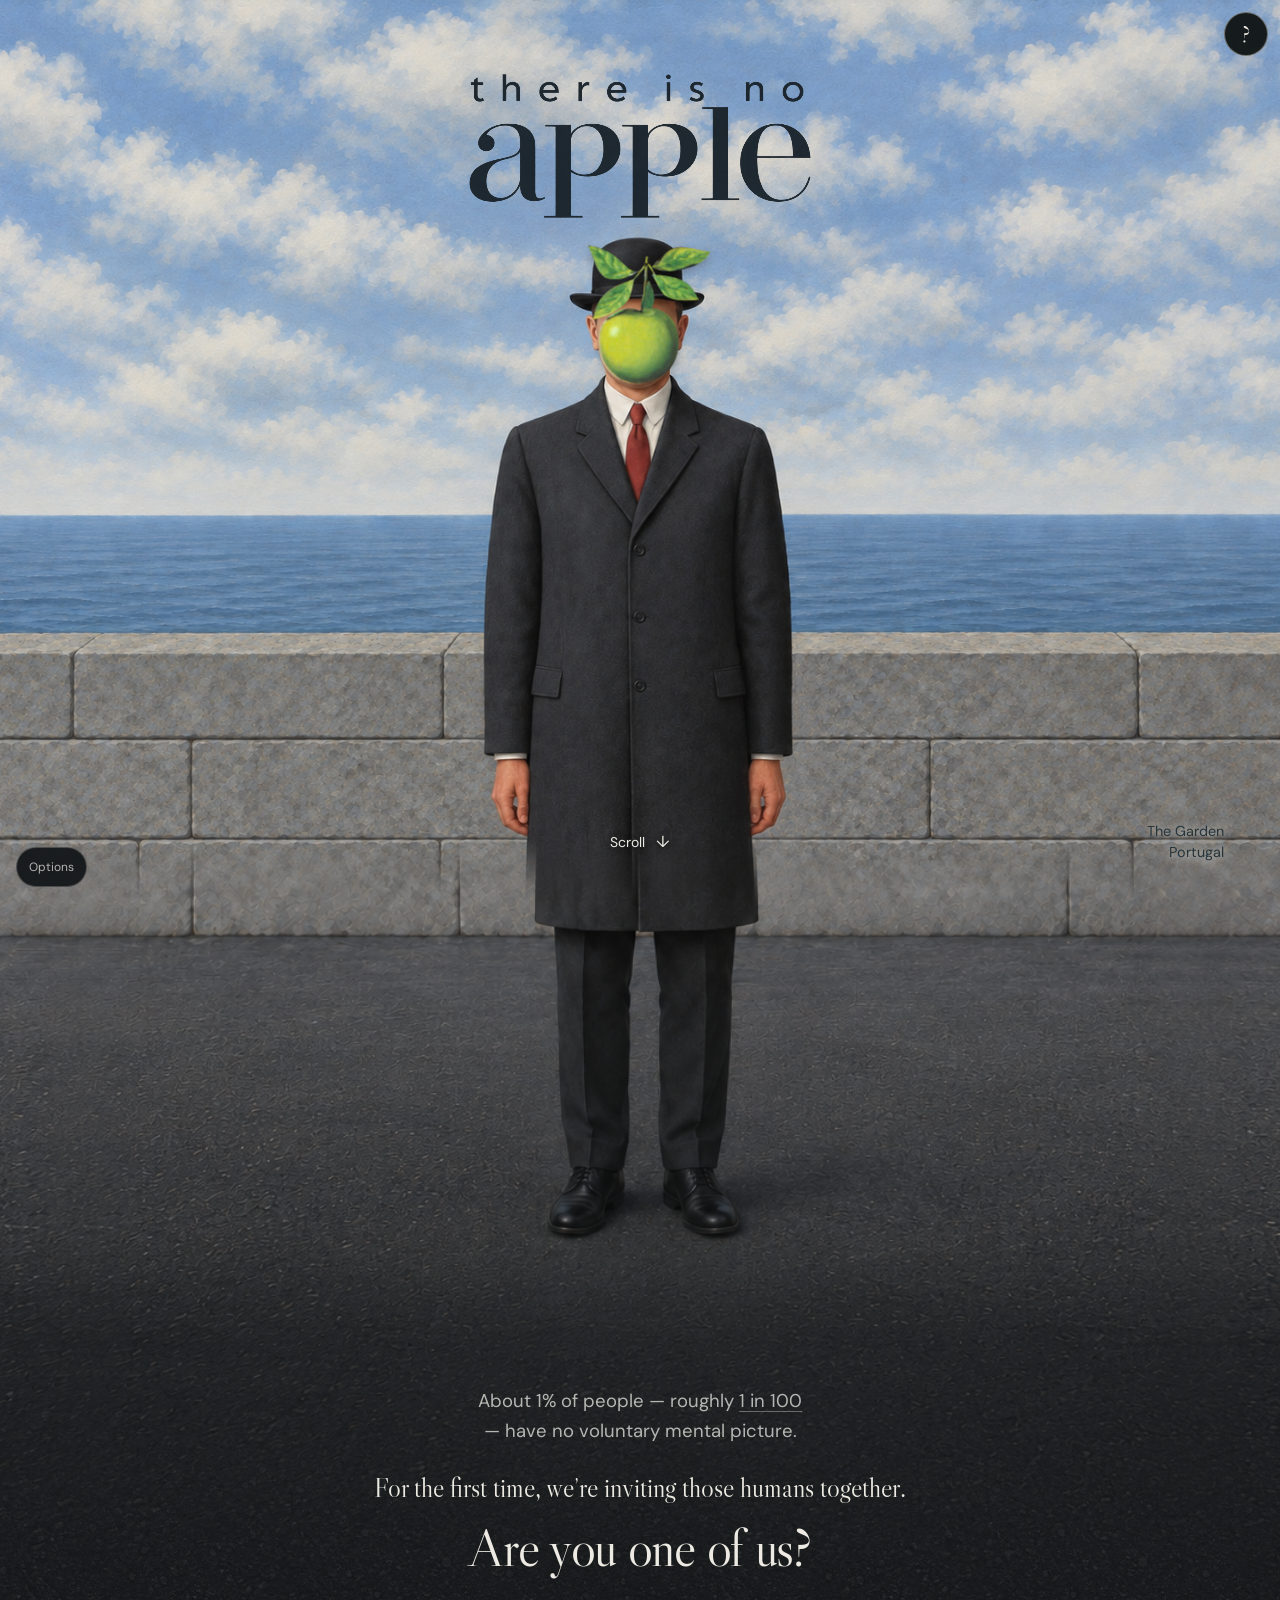
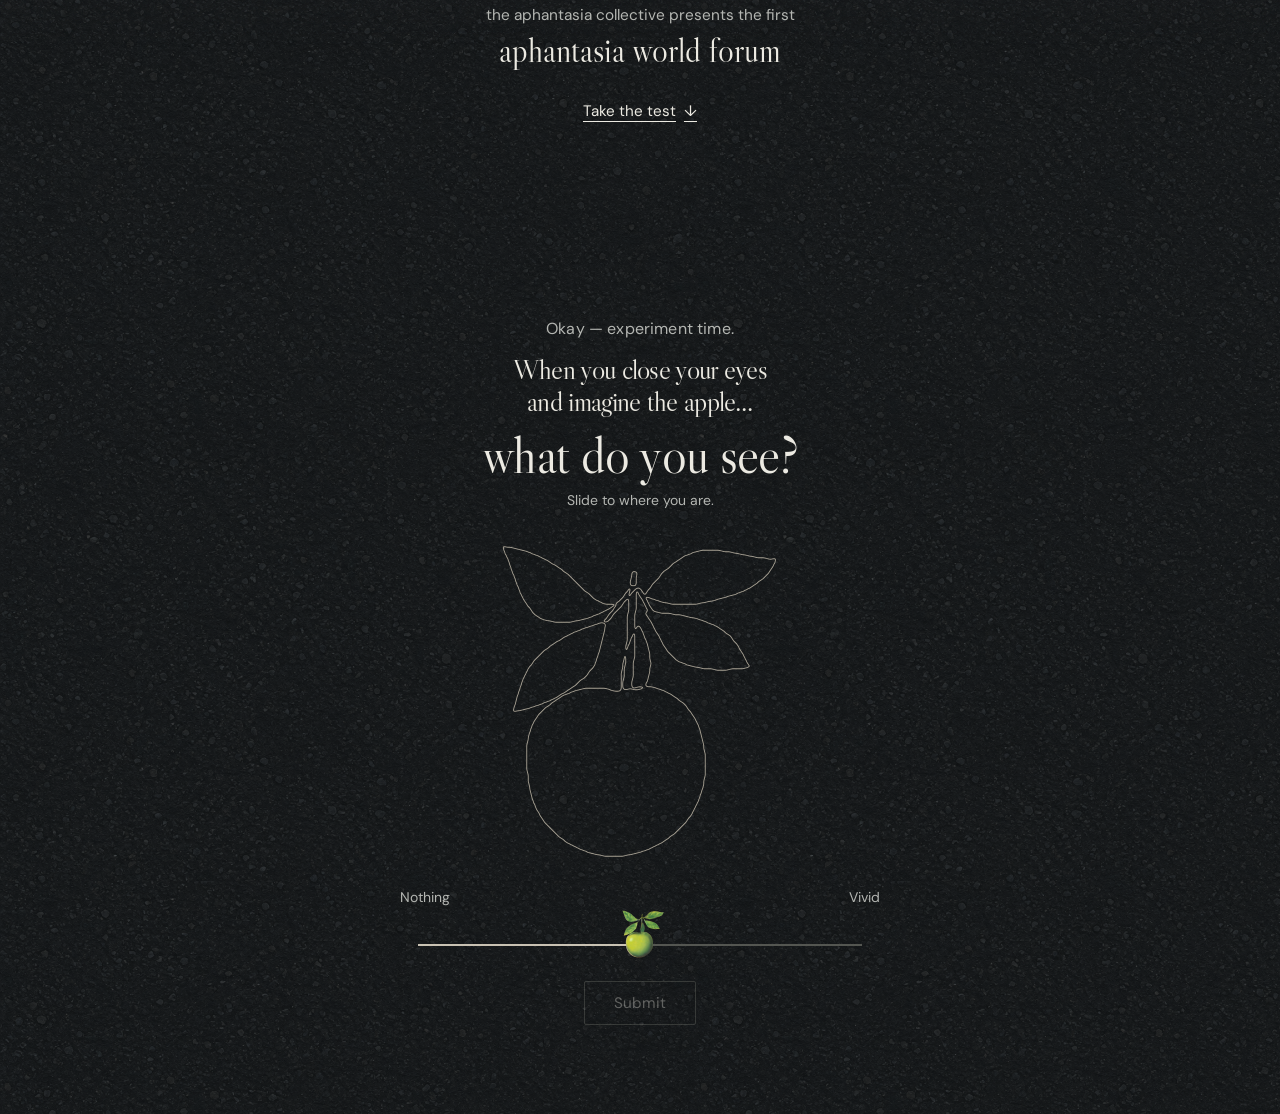
==== commit e5abda25: "Publish top-right questions menu Co-Authored-By: Codex GPT-6 Astra <noreply@openai.com>" ====
--- a/awf/index.html
+++ b/awf/index.html
@@ -1,5 +1,5 @@
 <!doctype html>
-<html lang="en" data-page-build="apple-survey-20261003-29">
+<html lang="en" data-page-build="apple-survey-20261003-30">
 <head>
   <meta charset="utf-8">
   <meta name="viewport" content="width=device-width, initial-scale=1">
@@ -7,17 +7,17 @@
   <meta name="description" content="Aphantasia World Forum. The world’s first aphantasia summit: a week together in April 2027 at The Garden, Portugal.">
   <title>Aphantasia World Forum — April 2027 · The Garden, Portugal</title>
   <link rel="icon" type="image/svg+xml" href="data:image/svg+xml,%3Csvg xmlns='http://www.w3.org/2000/svg' viewBox='0 0 32 32'%3E%3Crect width='32' height='32' rx='7' fill='%23b8cede'/%3E%3Ccircle cx='16' cy='16' r='9' fill='none' stroke='%23212e36' stroke-width='2'/%3E%3C/svg%3E">
-  <link rel="stylesheet" href="styles.css?v=apple-survey-29">
+  <link rel="stylesheet" href="styles.css?v=apple-survey-30">
   <link rel="preload" as="image" href="assets/hero.png" fetchpriority="high">
   <link rel="preload" as="image" href="assets/wordmarks-v1/there-is-no-apple-lowercase.png">
-  <script src="apple-artwork.js?v=apple-survey-29" defer></script>
-  <script src="apple-model.js?v=apple-survey-29" defer></script>
-  <script src="fall-spin.js?v=apple-survey-29" defer></script>
-  <script src="hands.js?v=apple-survey-29" defer></script>
-  <script src="app.js?v=apple-survey-29" defer></script>
-  <script src="apple.js?v=apple-survey-29" defer></script>
-  <script src="spin.js?v=apple-survey-29" defer></script>
-  <script src="survey.js?v=apple-survey-29" defer></script>
+  <script src="apple-artwork.js?v=apple-survey-30" defer></script>
+  <script src="apple-model.js?v=apple-survey-30" defer></script>
+  <script src="fall-spin.js?v=apple-survey-30" defer></script>
+  <script src="hands.js?v=apple-survey-30" defer></script>
+  <script src="app.js?v=apple-survey-30" defer></script>
+  <script src="apple.js?v=apple-survey-30" defer></script>
+  <script src="spin.js?v=apple-survey-30" defer></script>
+  <script src="survey.js?v=apple-survey-30" defer></script>
 </head>
 <body>
   <a class="skip-link" href="#imagine">Skip to content</a>
@@ -56,6 +56,14 @@
       <image href="assets/magritte-full-resolution.jpg" width="1252" height="1624" clip-path="url(#magritte-apple-clip)"/>
     </svg>
   </button>
+  <details class="site-questions" id="site-questions">
+    <summary aria-label="Questions">?</summary>
+    <div class="questions-panel">
+      <p>Do you see your dreams?</p>
+      <p>When you take psychedelics, can you see?</p>
+      <p>Can you draw or describe in detail the face of your parents or partner?</p>
+    </div>
+  </details>
   <details class="site-options" id="site-options" hidden>
     <summary aria-label="Display options">Options</summary>
     <div class="options-panel">
--- a/awf/styles.css
+++ b/awf/styles.css
@@ -137,3 +137,13 @@
 .take-test{display:inline-flex;align-items:center;gap:.5rem;min-height:44px;margin-top:1.2rem;padding:.4rem .2rem;font-size:.95rem;text-decoration:underline;text-underline-offset:.3em}
 .take-test:hover,.gathering-fact a:hover{color:#fff}
 .take-test:focus-visible,.gathering-fact a:focus-visible{outline:2px solid var(--ink);outline-offset:4px}
+
+
+/* Questions stay reachable against both the painting and the charcoal page. */
+.site-questions{border:0;position:fixed;z-index:9;top:max(.75rem,env(safe-area-inset-top));right:max(.75rem,env(safe-area-inset-right))}
+.site-questions>summary{display:flex;align-items:center;justify-content:center;width:44px;height:44px;padding:0;list-style:none;border:1px solid #eceae266;border-radius:50%;background:#111515f5;color:var(--ink);font-family:var(--serif);font-size:1.4rem;line-height:1;cursor:pointer}
+.site-questions>summary::-webkit-details-marker{display:none}
+.site-questions>summary::after{content:none}
+.site-questions>summary:focus-visible{outline:2px solid var(--ink);outline-offset:3px}
+.questions-panel{position:absolute;top:calc(100% + .5rem);right:0;width:min(350px,calc(100vw - 2rem - env(safe-area-inset-left) - env(safe-area-inset-right)));max-height:calc(100svh - 5rem - env(safe-area-inset-top) - env(safe-area-inset-bottom));overflow-y:auto;overscroll-behavior:contain;padding:1.2rem 1.3rem;border:1px solid #eceae23d;border-radius:9px;background:#111515fa;color:var(--ink);box-shadow:0 8px 28px #0002;font-size:1rem;line-height:1.5}
+.questions-panel p+p{margin-top:1rem}
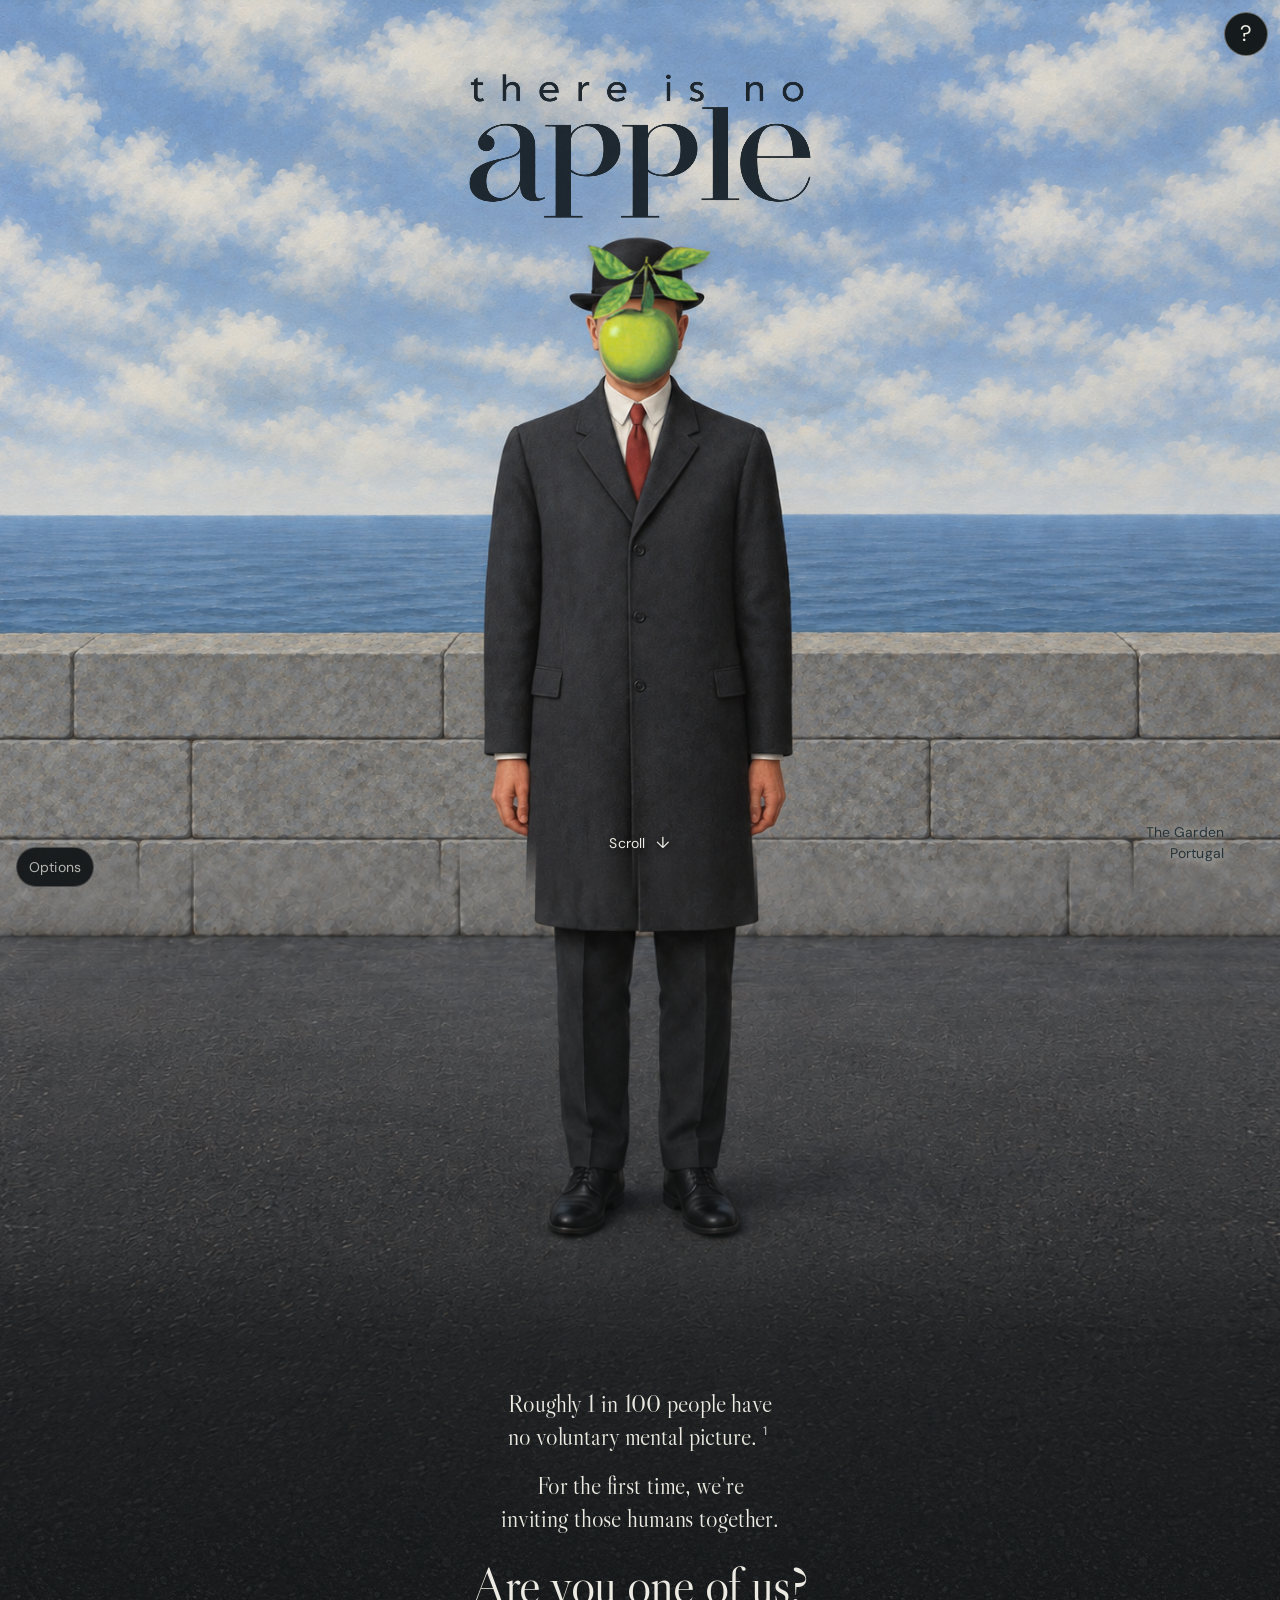
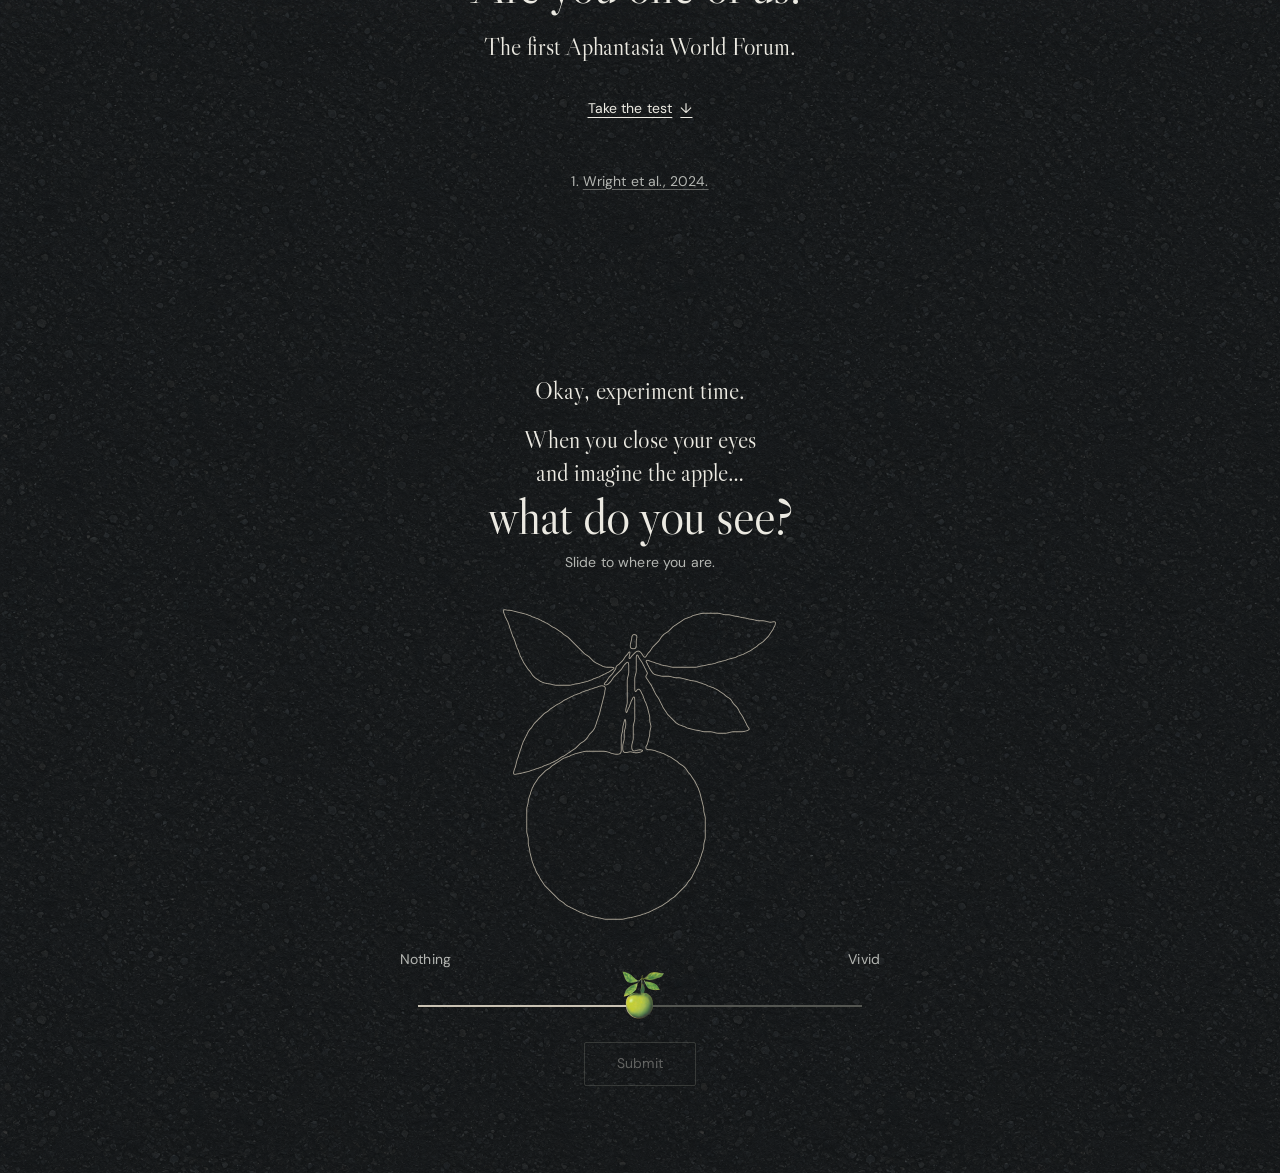
==== commit 730bc1f9: "Publish unified typography and concise cited invitation Co-Authored-By: Codex GPT-6 Astra <noreply@o" ====
--- a/awf/index.html
+++ b/awf/index.html
@@ -1,23 +1,23 @@
 <!doctype html>
-<html lang="en" data-page-build="apple-survey-20261003-30">
+<html lang="en" data-page-build="apple-survey-20261003-32">
 <head>
   <meta charset="utf-8">
   <meta name="viewport" content="width=device-width, initial-scale=1">
   <meta name="theme-color" content="#b8cede">
   <meta name="description" content="Aphantasia World Forum. The world’s first aphantasia summit: a week together in April 2027 at The Garden, Portugal.">
-  <title>Aphantasia World Forum — April 2027 · The Garden, Portugal</title>
+  <title>Aphantasia World Forum · April 2027 · The Garden, Portugal</title>
   <link rel="icon" type="image/svg+xml" href="data:image/svg+xml,%3Csvg xmlns='http://www.w3.org/2000/svg' viewBox='0 0 32 32'%3E%3Crect width='32' height='32' rx='7' fill='%23b8cede'/%3E%3Ccircle cx='16' cy='16' r='9' fill='none' stroke='%23212e36' stroke-width='2'/%3E%3C/svg%3E">
-  <link rel="stylesheet" href="styles.css?v=apple-survey-30">
+  <link rel="stylesheet" href="styles.css?v=apple-survey-32">
   <link rel="preload" as="image" href="assets/hero.png" fetchpriority="high">
   <link rel="preload" as="image" href="assets/wordmarks-v1/there-is-no-apple-lowercase.png">
-  <script src="apple-artwork.js?v=apple-survey-30" defer></script>
-  <script src="apple-model.js?v=apple-survey-30" defer></script>
-  <script src="fall-spin.js?v=apple-survey-30" defer></script>
-  <script src="hands.js?v=apple-survey-30" defer></script>
-  <script src="app.js?v=apple-survey-30" defer></script>
-  <script src="apple.js?v=apple-survey-30" defer></script>
-  <script src="spin.js?v=apple-survey-30" defer></script>
-  <script src="survey.js?v=apple-survey-30" defer></script>
+  <script src="apple-artwork.js?v=apple-survey-32" defer></script>
+  <script src="apple-model.js?v=apple-survey-32" defer></script>
+  <script src="fall-spin.js?v=apple-survey-32" defer></script>
+  <script src="hands.js?v=apple-survey-32" defer></script>
+  <script src="app.js?v=apple-survey-32" defer></script>
+  <script src="apple.js?v=apple-survey-32" defer></script>
+  <script src="spin.js?v=apple-survey-32" defer></script>
+  <script src="survey.js?v=apple-survey-32" defer></script>
 </head>
 <body>
   <a class="skip-link" href="#imagine">Skip to content</a>
@@ -85,15 +85,15 @@
   </details>
   <main>
     <section class="gathering-intro section-pad" id="gathering-intro" tabindex="-1" aria-labelledby="gathering-question">
-      <p class="gathering-fact">About 1% of people — roughly <a href="https://pmc.ncbi.nlm.nih.gov/articles/PMC11518826/" target="_blank" rel="noopener noreferrer">1 in 100</a> — have no voluntary mental picture.</p>
+      <p class="gathering-fact">Roughly 1 in 100 people have no voluntary mental picture.<sup><a href="#source-note" aria-label="Source 1">1</a></sup></p>
       <p class="gathering-invitation">For the first time, we’re inviting those humans together.</p>
       <h2 id="gathering-question">Are you one of us?</h2>
-      <p class="gathering-presenter">the aphantasia collective presents the first</p>
-      <p class="gathering-forum">aphantasia world forum</p>
+      <p class="gathering-forum">The first Aphantasia World Forum.</p>
       <a class="take-test" href="#imagine">Take the test <span aria-hidden="true">↓</span></a>
+      <p class="source-note" id="source-note" tabindex="-1">1. <a href="https://pmc.ncbi.nlm.nih.gov/articles/PMC11518826/" target="_blank" rel="noopener noreferrer">Wright et al., 2024.</a></p>
     </section>
     <section class="imagine section-pad" id="imagine" tabindex="-1" aria-labelledby="imagine-title">
-      <p class="experiment-intro">Okay — experiment time.</p>
+      <p class="experiment-intro">Okay, experiment time.</p>
       <h2 id="imagine-title">
         <span class="question-setup">When you close your eyes</span>
         <span class="question-setup">and imagine the apple…</span>
--- a/awf/styles.css
+++ b/awf/styles.css
@@ -1,5 +1,5 @@
 @import url('https://fonts.googleapis.com/css2?family=DM+Sans:wght@400;450;500;600&family=Libre+Caslon+Display&display=swap');
-:root{color-scheme:dark;--ink:#eceae2;--muted:#b4b6b2;--paper:#101315;--line:#454945;--accent:#cf8e82;--serif:'Libre Caslon Display',Georgia,serif;--sans:'DM Sans',Arial,sans-serif}
+:root{color-scheme:dark;--ink:#eceae2;--muted:#b4b6b2;--paper:#101315;--line:#454945;--accent:#cf8e82;--serif:'Libre Caslon Display',Georgia,serif;--sans:'DM Sans',Arial,sans-serif;--t-display:clamp(2.375rem,4vw,3.25rem);--t-text:clamp(1.25rem,1.9vw,1.625rem);--t-ui:.875rem}
 *{box-sizing:border-box}html{scroll-behavior:smooth;scroll-padding-top:1rem}body{margin:0;background:var(--paper);background-image:linear-gradient(#0a0e1140,#0a0e1140),url('assets/charcoal-paper.png');background-size:auto,780px 780px;color:var(--ink);font-family:var(--sans);font-size:1rem;line-height:1.6;-webkit-font-smoothing:antialiased}a{color:inherit;text-decoration:none}button,input{font:inherit}a,button,input,summary{-webkit-tap-highlight-color:transparent}a:focus-visible,button:focus-visible,summary:focus-visible,input:focus-visible{outline:2px solid var(--accent);outline-offset:6px}p,h1,h2{margin:0}h1,h2{font-family:var(--serif);font-weight:400;line-height:1.02;letter-spacing:-.025em}button{cursor:pointer}.sr-only{position:absolute;width:1px;height:1px;padding:0;margin:-1px;overflow:hidden;clip:rect(0,0,0,0);white-space:nowrap;border:0}.skip-link{position:fixed;z-index:10;left:1rem;top:1rem;padding:.6rem 1rem;background:var(--paper);transform:translateY(-200%)}.skip-link:focus{transform:none}
 /* Preserve the painted hero and its Caslon wordmark. */
 .hero{position:relative;isolation:isolate;height:100svh;min-height:720px;max-height:1200px;overflow:hidden;background:#b8cede;color:#25343b}.hero-art{position:absolute;inset:0;width:100%;height:100%;object-fit:cover;object-position:50% 50%;z-index:-1}.navigation{padding:2rem 3.5rem;display:flex;align-items:center;justify-content:flex-end;gap:2rem}.nav-links{display:flex;gap:2.4rem;font-size:.9rem}.nav-links a,.mobile-explore{border-bottom:1px solid transparent;padding:.2rem 0}.nav-links a:hover,.mobile-explore:hover{border-color:currentColor}.mobile-explore{display:none}.hero-title{position:absolute;top:8%;left:1rem;right:1rem;text-align:center}.hero h1{font-size:clamp(4.2rem,7vw,6.4rem);line-height:.95;letter-spacing:-.04em}.wordmark-period{color:var(--accent)}.hero .wordmark-period{color:#873d35}.hero-forum{display:block;font-family:var(--sans);font-size:clamp(1.3rem,2.1vw,2rem);font-weight:400;letter-spacing:.15em;line-height:1.3;text-transform:uppercase;margin-top:.65rem}.hero-bottom{position:absolute;bottom:2.25rem;left:3.5rem;right:3.5rem;display:flex;justify-content:space-between;align-items:flex-end;gap:2rem}.hero-bottom p,.hero-note{font-size:.9rem;line-height:1.5;text-shadow:0 1px 10px #ecebe2}.hero-note{text-align:right}.hero-note:hover{text-decoration:underline;text-underline-offset:.3rem}.explore-link{color:var(--ink);display:flex;align-items:center;gap:1.3rem;font-size:.95rem;background:var(--paper);padding:.8rem 1.3rem;border:1px solid #fff8}.scroll-line{height:1.3rem;width:1px;background:var(--ink)}.explore-link:hover{background:#29353b}
@@ -28,17 +28,18 @@
 [hidden]{display:none!important}
 
 /* A single anonymous answer, followed by the shared distribution. */
-.experiment-intro{font-family:var(--sans);font-size:clamp(.875rem,1.25vw,1rem);line-height:1.4;letter-spacing:.01em;color:var(--muted);margin:0 0 .75rem}
-.imagine h2{max-width:920px;font-size:clamp(1.4375rem,2.1875vw,1.75rem);line-height:1.15}
+.gathering-fact,.gathering-invitation,.gathering-forum,.experiment-intro,.question-setup{font:400 var(--t-text)/1.35 var(--serif);letter-spacing:-.005em;color:var(--ink);max-width:30ch;margin:0 auto;text-wrap:balance}
+.experiment-intro{margin-bottom:1rem}
+.imagine h2{max-width:920px;font-size:var(--t-text);line-height:1.35}
 .question-setup,.question-focus{display:block}
-.question-focus{font-size:clamp(2.375rem,4.0625vw,3.25rem);line-height:1.06;margin-top:.2em}
+.gathering-intro h2,.question-focus{font:400 var(--t-display)/1.08 var(--serif);letter-spacing:-.02em;color:var(--ink);margin-top:0}
 .survey-instruction{color:var(--muted);font-size:.875rem;line-height:1.4;margin-top:.5rem}
 .control-row .submit-response{grid-column:2;min-width:112px;padding:.3rem 1.5rem;color:var(--ink);border:1px solid #777a70;border-radius:2px;font-size:.95rem}
 .control-row .submit-response:hover{background:#eceae20d;border-color:var(--ink)}
 .survey-status{font-size:.8rem;line-height:1.4;color:var(--muted);min-height:2.8em;margin-top:.6rem}
 .apple-dock{height:1px;margin:0 auto}
 .survey-results{position:absolute;inset:0;display:flex;flex-direction:column;justify-content:center;gap:1.5rem;text-align:center}
-.results-total{font-family:var(--serif);font-size:clamp(1.7rem,2.7vw,2.4rem);line-height:1.1}
+.results-total{font-family:var(--serif);font-size:var(--t-text);line-height:1.35}
 .results-chart{position:relative;display:flex;align-items:flex-end;gap:5px;height:56%;margin:0 10px;border-bottom:1px solid #eceae25c}
 .result-bin{flex:1;min-width:0;background:#eceae2b3;min-height:1px}
 .result-marker{position:absolute;bottom:-7px;top:-12px;width:1px;background:var(--ink);transform:translateX(-.5px)}
@@ -128,22 +129,30 @@
 /* A quiet invitation between the painting's feet and the experiment. */
 .gathering-intro{display:flex;flex-direction:column;align-items:center;text-align:center;padding-top:clamp(3.5rem,8svh,6rem);padding-bottom:clamp(4rem,9svh,7rem);scroll-margin-top:1rem}
 .gathering-intro:focus{outline:none}
-.gathering-fact{max-width:43ch;color:var(--muted);font-size:clamp(1rem,1.45vw,1.2rem);line-height:1.6;text-wrap:balance}
-.gathering-fact a{text-decoration:underline;text-decoration-color:#eceae25c;text-underline-offset:.2em}
-.gathering-invitation{max-width:34ch;margin-top:1.5rem;font-family:var(--serif);font-size:clamp(1.35rem,2.1vw,1.75rem);line-height:1.3;text-wrap:balance}
-.gathering-intro h2{margin-top:.9rem;font-size:clamp(2.4rem,4.1vw,3.5rem);line-height:1.08}
-.gathering-presenter{max-width:38ch;margin-top:1.7rem;font-size:clamp(.875rem,1.2vw,1rem);line-height:1.5;color:var(--muted);text-wrap:balance}
-.gathering-forum{margin-top:.3rem;font-family:var(--serif);font-size:clamp(1.6rem,2.6vw,2.15rem);line-height:1.15;text-wrap:balance}
-.take-test{display:inline-flex;align-items:center;gap:.5rem;min-height:44px;margin-top:1.2rem;padding:.4rem .2rem;font-size:.95rem;text-decoration:underline;text-underline-offset:.3em}
+.gathering-invitation{margin-top:1rem}
+.gathering-intro h2{margin-top:1.5rem}
+.gathering-forum{margin-top:1rem}
+.take-test{display:inline-flex;align-items:center;gap:.5rem;min-height:44px;margin-top:1.5rem;padding:.4rem .2rem;font-size:var(--t-ui);text-decoration:underline;text-underline-offset:.3em}
 .take-test:hover,.gathering-fact a:hover{color:#fff}
-.take-test:focus-visible,.gathering-fact a:focus-visible{outline:2px solid var(--ink);outline-offset:4px}
+.take-test:focus-visible,.gathering-fact a:focus-visible,.source-note a:focus-visible{outline:2px solid var(--ink);outline-offset:4px}
 
 
 /* Questions stay reachable against both the painting and the charcoal page. */
 .site-questions{border:0;position:fixed;z-index:9;top:max(.75rem,env(safe-area-inset-top));right:max(.75rem,env(safe-area-inset-right))}
-.site-questions>summary{display:flex;align-items:center;justify-content:center;width:44px;height:44px;padding:0;list-style:none;border:1px solid #eceae266;border-radius:50%;background:#111515f5;color:var(--ink);font-family:var(--serif);font-size:1.4rem;line-height:1;cursor:pointer}
+.site-questions>summary{display:flex;align-items:center;justify-content:center;width:44px;height:44px;padding:0;list-style:none;border:1px solid #eceae266;border-radius:50%;background:#111515f5;color:var(--ink);font-family:var(--sans);font-size:1.4rem;line-height:1;cursor:pointer}
 .site-questions>summary::-webkit-details-marker{display:none}
 .site-questions>summary::after{content:none}
 .site-questions>summary:focus-visible{outline:2px solid var(--ink);outline-offset:3px}
 .questions-panel{position:absolute;top:calc(100% + .5rem);right:0;width:min(350px,calc(100vw - 2rem - env(safe-area-inset-left) - env(safe-area-inset-right)));max-height:calc(100svh - 5rem - env(safe-area-inset-top) - env(safe-area-inset-bottom));overflow-y:auto;overscroll-behavior:contain;padding:1.2rem 1.3rem;border:1px solid #eceae23d;border-radius:9px;background:#111515fa;color:var(--ink);box-shadow:0 8px 28px #0002;font-size:1rem;line-height:1.5}
 .questions-panel p+p{margin-top:1rem}
+
+/* Shared control and citation typography. */
+.take-test,.survey-instruction,.scale-labels,.control-row .submit-response,.survey-status,.results-legend,.source-note,.explore-link,.hero-note,.questions-panel,.options-panel,.site-options>summary,.name-status{font-family:var(--sans);font-size:var(--t-ui);font-weight:400;line-height:1.5;letter-spacing:.01em}
+.survey-instruction,.scale-labels,.survey-status,.source-note{color:var(--muted)}
+.questions-panel{line-height:1.6}
+.gathering-fact sup{font:500 .5em/0 var(--sans);vertical-align:.8em;margin-left:.12em}
+.gathering-fact sup a{color:var(--muted);text-decoration:none;padding:.4em}
+.gathering-fact sup a:hover{color:var(--ink)}
+.source-note{margin-top:2.5rem;max-width:40ch;scroll-margin-top:1rem}
+.source-note:focus{outline:none}
+.source-note a{text-decoration:underline;text-decoration-color:#eceae25c;text-underline-offset:.2em}
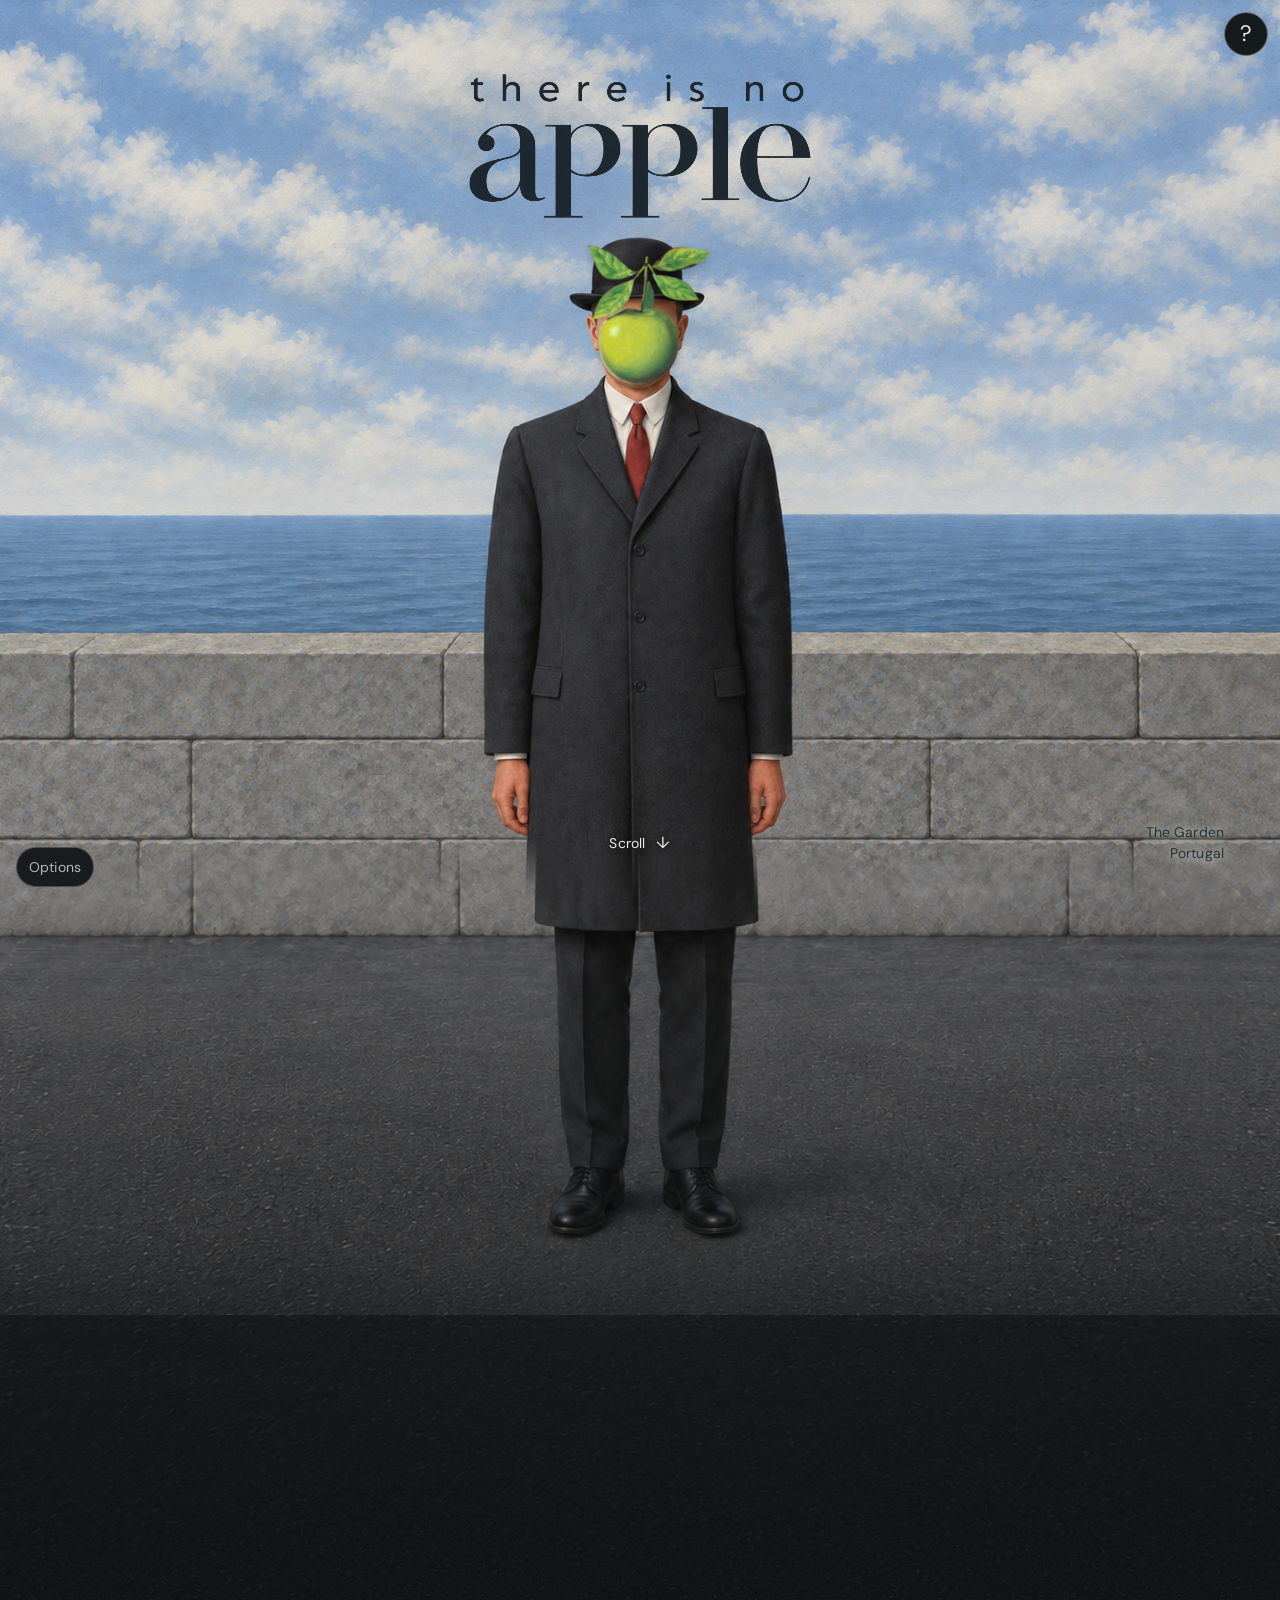
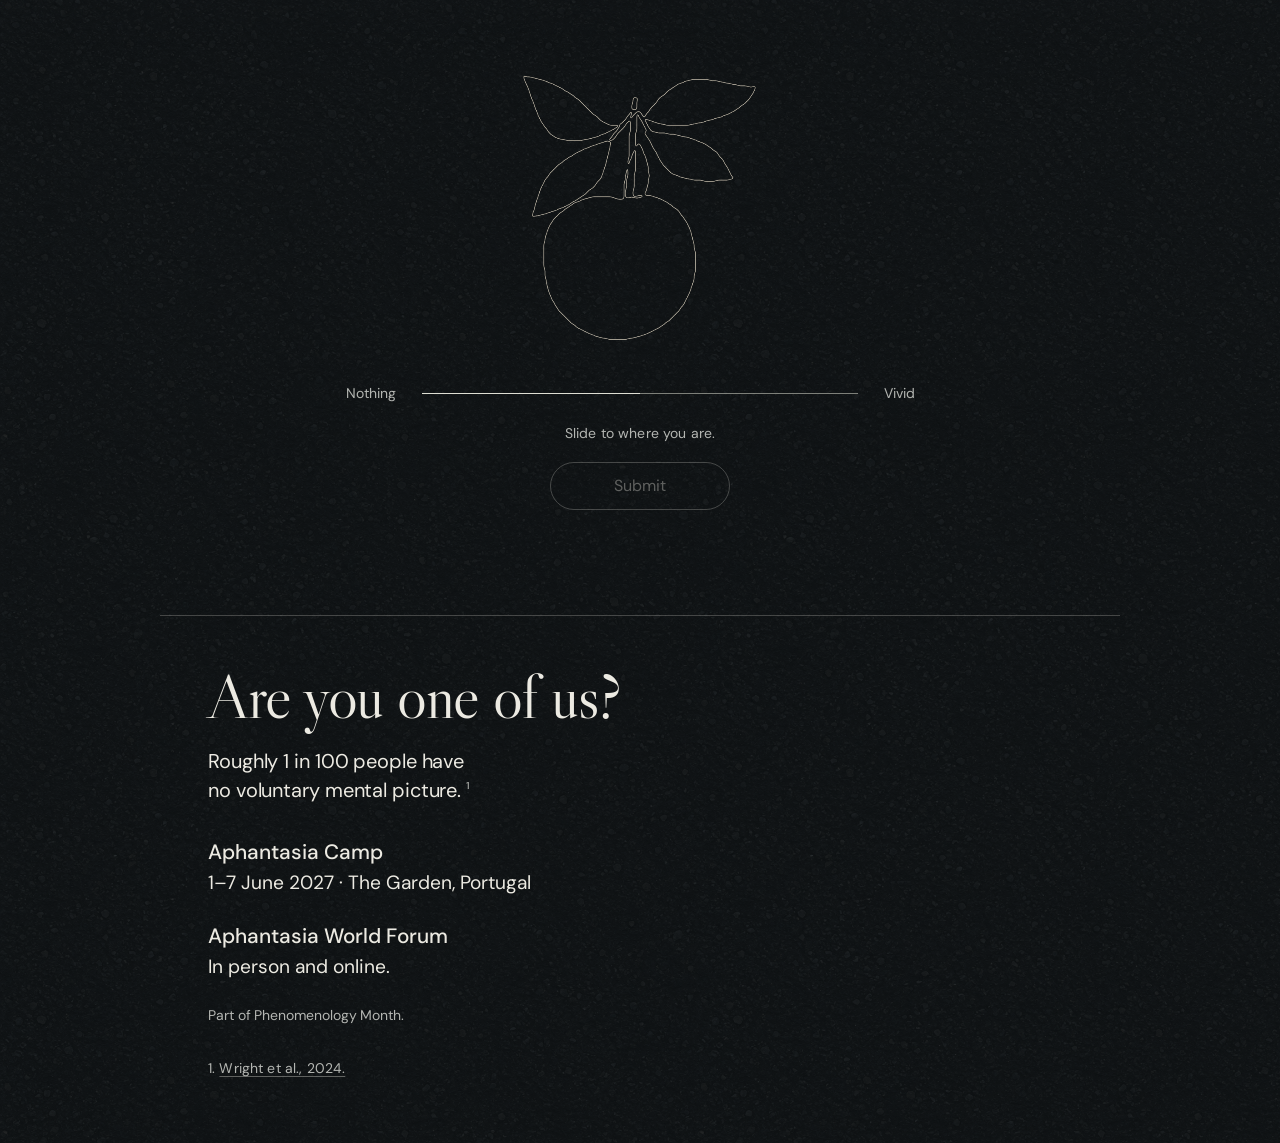
==== commit ba1aa10c: "Implements #15: publish approved apple experiment Publish the approved experiment-first layout, cont" ====
--- a/awf/index.html
+++ b/awf/index.html
@@ -1,23 +1,23 @@
 <!doctype html>
-<html lang="en" data-page-build="apple-survey-20261003-32">
+<html lang="en" data-page-build="apple-survey-20261003-35">
 <head>
   <meta charset="utf-8">
   <meta name="viewport" content="width=device-width, initial-scale=1">
   <meta name="theme-color" content="#b8cede">
-  <meta name="description" content="Aphantasia World Forum. The world’s first aphantasia summit: a week together in April 2027 at The Garden, Portugal.">
-  <title>Aphantasia World Forum · April 2027 · The Garden, Portugal</title>
+  <meta name="description" content="Aphantasia Camp: a week together at The Garden in Portugal for people with aphantasia. Aphantasia World Forum: conversations with researchers and guests at camp and online. Part of Phenomenology Month.">
+  <title>Aphantasia Camp &amp; World Forum · The Garden, Portugal</title>
   <link rel="icon" type="image/svg+xml" href="data:image/svg+xml,%3Csvg xmlns='http://www.w3.org/2000/svg' viewBox='0 0 32 32'%3E%3Crect width='32' height='32' rx='7' fill='%23b8cede'/%3E%3Ccircle cx='16' cy='16' r='9' fill='none' stroke='%23212e36' stroke-width='2'/%3E%3C/svg%3E">
-  <link rel="stylesheet" href="styles.css?v=apple-survey-32">
+  <link rel="stylesheet" href="styles.css?v=apple-survey-35">
   <link rel="preload" as="image" href="assets/hero.png" fetchpriority="high">
   <link rel="preload" as="image" href="assets/wordmarks-v1/there-is-no-apple-lowercase.png">
-  <script src="apple-artwork.js?v=apple-survey-32" defer></script>
-  <script src="apple-model.js?v=apple-survey-32" defer></script>
-  <script src="fall-spin.js?v=apple-survey-32" defer></script>
-  <script src="hands.js?v=apple-survey-32" defer></script>
-  <script src="app.js?v=apple-survey-32" defer></script>
-  <script src="apple.js?v=apple-survey-32" defer></script>
-  <script src="spin.js?v=apple-survey-32" defer></script>
-  <script src="survey.js?v=apple-survey-32" defer></script>
+  <script src="apple-artwork.js?v=apple-survey-35" defer></script>
+  <script src="apple-model.js?v=apple-survey-35" defer></script>
+  <script src="fall-spin.js?v=apple-survey-35" defer></script>
+  <script src="hands.js?v=apple-survey-35" defer></script>
+  <script src="app.js?v=apple-survey-35" defer></script>
+  <script src="apple.js?v=apple-survey-35" defer></script>
+  <script src="spin.js?v=apple-survey-35" defer></script>
+  <script src="survey.js?v=apple-survey-35" defer></script>
 </head>
 <body>
   <a class="skip-link" href="#imagine">Skip to content</a>
@@ -39,7 +39,7 @@
         <span id="event-wordmark-text" aria-hidden="true" hidden>there is no apple</span>
       </h1>
     </div>
-    <div class="hero-bottom"><a class="explore-link" href="#gathering-intro">Scroll<span class="scroll-arrow" aria-hidden="true">↓</span></a><a class="hero-note" href="https://thegarden.pt" target="_blank" rel="noopener noreferrer">The Garden<br>Portugal</a></div>
+    <div class="hero-bottom"><a class="explore-link" href="#imagine">Scroll<span class="scroll-arrow" aria-hidden="true">↓</span></a><a class="hero-note" href="https://thegarden.pt" target="_blank" rel="noopener noreferrer">The Garden<br>Portugal</a></div>
   </header>
   </div>
   <button class="scroll-apple" type="button" aria-label="Imagine an apple">
@@ -84,22 +84,11 @@
     </div>
   </details>
   <main>
-    <section class="gathering-intro section-pad" id="gathering-intro" tabindex="-1" aria-labelledby="gathering-question">
-      <p class="gathering-fact">Roughly 1 in 100 people have no voluntary mental picture.<sup><a href="#source-note" aria-label="Source 1">1</a></sup></p>
-      <p class="gathering-invitation">For the first time, we’re inviting those humans together.</p>
-      <h2 id="gathering-question">Are you one of us?</h2>
-      <p class="gathering-forum">The first Aphantasia World Forum.</p>
-      <a class="take-test" href="#imagine">Take the test <span aria-hidden="true">↓</span></a>
-      <p class="source-note" id="source-note" tabindex="-1">1. <a href="https://pmc.ncbi.nlm.nih.gov/articles/PMC11518826/" target="_blank" rel="noopener noreferrer">Wright et al., 2024.</a></p>
-    </section>
     <section class="imagine section-pad" id="imagine" tabindex="-1" aria-labelledby="imagine-title">
-      <p class="experiment-intro">Okay, experiment time.</p>
-      <h2 id="imagine-title">
-        <span class="question-setup">When you close your eyes</span>
-        <span class="question-setup">and imagine the apple…</span>
-        <span class="question-focus">what do you see?</span>
-      </h2>
-      <p class="survey-instruction">Slide to where you are.</p>
+      <div class="experiment-heading">
+        <h2 id="imagine-title"><span>Close your eyes.</span> <span>Imagine an apple.</span></h2>
+        <p class="experiment-question">What do you see?</p>
+      </div>
       <div class="apple-stage" aria-busy="true">
         <canvas id="apple" width="720" height="720" role="img" aria-label="Apple visualization. An idea, before an image.">Explore an apple, from words to an outline, colour, and a photograph.</canvas>
         <canvas id="apple-spin" width="720" height="720" aria-hidden="true" hidden></canvas>
@@ -111,12 +100,16 @@
         </div>
       </div>
       <div class="experience-controls">
-        <div class="scale-labels" aria-hidden="true"><span>Nothing</span><span>Vivid</span></div>
+        <div class="slider-row">
+          <span class="scale-label" aria-hidden="true">Nothing</span>
         <label class="sr-only" for="imagination">Explore the apple, from nothing to vivid</label>
         <div id="imagination-control" class="imagination-control">
           <span class="slider-track" aria-hidden="true"><span id="imagination-fill" class="slider-fill"></span><span id="imagination-handle" class="slider-handle"></span></span>
           <input id="imagination" type="range" min="0" max="1000" value="500" step="1" disabled aria-describedby="range-help">
         </div>
+          <span class="scale-label" aria-hidden="true">Vivid</span>
+        </div>
+        <p class="survey-instruction">Slide to where you are.</p>
         <p id="range-help" class="sr-only">Use the arrow keys or drag to choose, then submit. You can change your response at any time.</p>
         <div class="control-row">
           <button hidden id="play" class="play-control" type="button" disabled aria-label="Play animation" aria-pressed="false"><span class="play-icon" aria-hidden="true"></span><span id="play-label">Play</span></button>
@@ -127,6 +120,22 @@
         <div class="apple-dock" id="apple-dock" aria-hidden="true"></div>
       </div>
       <noscript><p class="experiment-note">Enable JavaScript to explore the apple.</p></noscript>
+    </section>
+    <section class="gathering-intro section-pad" id="gathering-intro" tabindex="-1" aria-labelledby="gathering-question">
+      <h2 id="gathering-question">Are you one of us?</h2>
+      <p class="gathering-fact">Roughly 1 in 100 people have no voluntary mental picture.<sup><a href="#source-note" aria-label="Source 1">1</a></sup></p>
+      <div class="gathering-formats">
+        <section class="gathering-format" aria-labelledby="camp-title">
+          <h3 id="camp-title">Aphantasia Camp</h3>
+          <p>1–7 June 2027 · The Garden, Portugal</p>
+        </section>
+        <section class="gathering-format" aria-labelledby="forum-title">
+          <h3 id="forum-title">Aphantasia World Forum</h3>
+          <p>In person and online.</p>
+        </section>
+      </div>
+      <p class="gathering-month">Part of Phenomenology Month.</p>
+      <p class="source-note" id="source-note" tabindex="-1">1. <a href="https://pmc.ncbi.nlm.nih.gov/articles/PMC11518826/" target="_blank" rel="noopener noreferrer">Wright et al., 2024.</a></p>
     </section>
     <section hidden class="invitation section-pad" id="introduction" aria-labelledby="intro-title">
       <h2 id="intro-title">Lorem ipsum.<br>Dolor sit amet.</h2>
@@ -148,7 +157,7 @@
     </section>
   </main>
   <footer hidden>
-    <a class="wordmark forum-wordmark" href="#top" aria-label="Aphantasia World Forum home">aphantasia<span class="wordmark-caption">world forum</span></a>
+    <a class="wordmark forum-wordmark" href="#top" aria-label="Aphantasia Camp &amp; World Forum home">aphantasia<span class="wordmark-caption">camp &amp; world forum</span></a>
     <div class="reading-links"><a href="https://aphantasia.com/faq" target="_blank" rel="noopener noreferrer">Aphantasia, explained</a><a href="https://www.nature.com/articles/s41598-020-65705-7" target="_blank" rel="noopener noreferrer">Imagery, memory &amp; dreams</a></div>
     <p class="footer-signoff">we put the 'awf' in 'awfuck you guys are literally seeing things'</p>
   </footer>
--- a/awf/styles.css
+++ b/awf/styles.css
@@ -28,7 +28,7 @@
 [hidden]{display:none!important}
 
 /* A single anonymous answer, followed by the shared distribution. */
-.gathering-fact,.gathering-invitation,.gathering-forum,.experiment-intro,.question-setup{font:400 var(--t-text)/1.35 var(--serif);letter-spacing:-.005em;color:var(--ink);max-width:30ch;margin:0 auto;text-wrap:balance}
+.gathering-fact,.gathering-month,.experiment-intro,.question-setup{font:400 var(--t-text)/1.35 var(--serif);letter-spacing:-.005em;color:var(--ink);max-width:30ch;margin:0 auto;text-wrap:balance}
 .experiment-intro{margin-bottom:1rem}
 .imagine h2{max-width:920px;font-size:var(--t-text);line-height:1.35}
 .question-setup,.question-focus{display:block}
@@ -126,12 +126,15 @@
 #event-wordmark-text{position:absolute;inset:0;display:flex;align-items:center;justify-content:center;font-size:clamp(1.4rem,4vw,2.5rem);line-height:1.05;letter-spacing:-.02em}
 .options-panel{width:min(280px,calc(100vw - 2rem - env(safe-area-inset-left) - env(safe-area-inset-right)));max-height:calc(100svh - 5rem - env(safe-area-inset-top) - env(safe-area-inset-bottom));overflow-y:auto;overscroll-behavior:contain}
 
-/* A quiet invitation between the painting's feet and the experiment. */
+/* Invitation details, retained below the experiment. */
 .gathering-intro{display:flex;flex-direction:column;align-items:center;text-align:center;padding-top:clamp(3.5rem,8svh,6rem);padding-bottom:clamp(4rem,9svh,7rem);scroll-margin-top:1rem}
 .gathering-intro:focus{outline:none}
-.gathering-invitation{margin-top:1rem}
 .gathering-intro h2{margin-top:1.5rem}
-.gathering-forum{margin-top:1rem}
+.gathering-formats{display:grid;grid-template-columns:repeat(2,minmax(0,1fr));gap:2rem 3rem;width:min(100%,760px);margin-top:2rem}
+.gathering-format h3{font:400 var(--t-text)/1.35 var(--serif);letter-spacing:-.005em;margin:0 0 .65rem}
+.gathering-format p{max-width:38ch;margin:0 auto;font:400 var(--t-ui)/1.6 var(--sans);letter-spacing:.01em}
+.gathering-month{margin-top:1.75rem}
+@media(max-width:600px){.gathering-formats{grid-template-columns:1fr;gap:1.75rem;max-width:38ch}}
 .take-test{display:inline-flex;align-items:center;gap:.5rem;min-height:44px;margin-top:1.5rem;padding:.4rem .2rem;font-size:var(--t-ui);text-decoration:underline;text-underline-offset:.3em}
 .take-test:hover,.gathering-fact a:hover{color:#fff}
 .take-test:focus-visible,.gathering-fact a:focus-visible,.source-note a:focus-visible{outline:2px solid var(--ink);outline-offset:4px}
@@ -156,3 +159,36 @@
 .source-note{margin-top:2.5rem;max-width:40ch;scroll-margin-top:1rem}
 .source-note:focus{outline:none}
 .source-note a{text-decoration:underline;text-decoration-color:#eceae25c;text-underline-offset:.2em}
+
+/* Experiment-first composition: one headline, one stage, then the invitation. */
+main{background:#0a0e1177}
+.imagine{min-height:100svh;padding:4rem 1.5rem 3rem;justify-content:center;background:none;text-align:center}
+.hero-scroll-active:not(.experience-arrived) .experiment-heading{visibility:hidden}
+.experiment-heading{width:min(100%,800px);text-align:left}
+.imagine h2{max-width:none;margin:0;font:400 clamp(2.625rem,5.8vw,4.625rem)/1.03 var(--serif);letter-spacing:-.025em}
+.imagine h2 span{display:block}
+.experiment-question{margin-top:.7rem;font:400 clamp(1.0625rem,2.2vw,1.8125rem)/1.3 var(--sans);color:var(--muted)}
+.apple-stage{width:min(34svh,380px,80vw);margin:1rem auto .5rem}
+.experience-controls{width:min(600px,100%)}
+.slider-row{display:grid;grid-template-columns:3.5rem minmax(0,1fr) 3.5rem;gap:.5rem;align-items:center}
+.scale-label{font:400 var(--t-ui)/1.5 var(--sans);color:var(--muted)}
+.scale-label:first-child{text-align:right}.scale-label:last-child{text-align:left}
+.imagination-control{height:56px}
+.slider-track{top:27px;height:1px;background:#c7c8bd99}
+.slider-fill{background:#deded3}
+.slider-handle{top:-17px}
+.handle-apple>svg{display:block;width:100%;height:100%;overflow:visible}
+.survey-instruction{margin:.1rem 0 1.1rem}
+.control-row .submit-response{min-width:180px;min-height:48px;padding:.45rem 1.5rem;border:1px solid #eceae2b3;border-radius:999px;font-size:1rem}
+.gathering-intro{position:relative;display:block;max-width:960px;margin:0 auto;padding:3rem clamp(1.5rem,4vw,3rem) 4rem;text-align:left;background:none}
+.gathering-intro::before{content:"";position:absolute;top:0;left:0;right:0;border-top:1px solid #eceae23d}
+.gathering-intro h2{margin:0;font:400 clamp(2.25rem,4.9vw,3.9375rem)/1.08 var(--serif);letter-spacing:-.02em}
+.gathering-fact{max-width:37ch;margin:1rem 0 0;font:400 clamp(1rem,1.7vw,1.25rem)/1.45 var(--sans);text-wrap:balance}
+.gathering-formats{display:block;width:auto;margin-top:2rem;max-width:none}
+.gathering-format+.gathering-format{margin-top:1.5rem}
+.gathering-format h3{margin:0 0 .2rem;font:500 clamp(1.05rem,1.75vw,1.3rem)/1.4 var(--sans);letter-spacing:0}
+.gathering-format p{max-width:none;margin:0;font:400 clamp(1rem,1.65vw,1.2rem)/1.45 var(--sans);letter-spacing:0}
+.gathering-month{max-width:none;margin:1.5rem 0 0;font:400 var(--t-ui)/1.5 var(--sans);color:var(--muted)}
+.source-note{margin-top:2rem;font-size:var(--t-ui)}
+@media(max-width:600px){.imagine{padding-top:4rem;padding-bottom:2.5rem}.experiment-heading{max-width:390px}.gathering-intro{margin:0 1rem;padding:2.5rem .5rem 3.5rem}.gathering-fact{max-width:30ch}.gathering-formats{max-width:none}}
+@media(max-height:650px){.imagine{justify-content:flex-start}.apple-stage{width:min(220px,70vw)}}
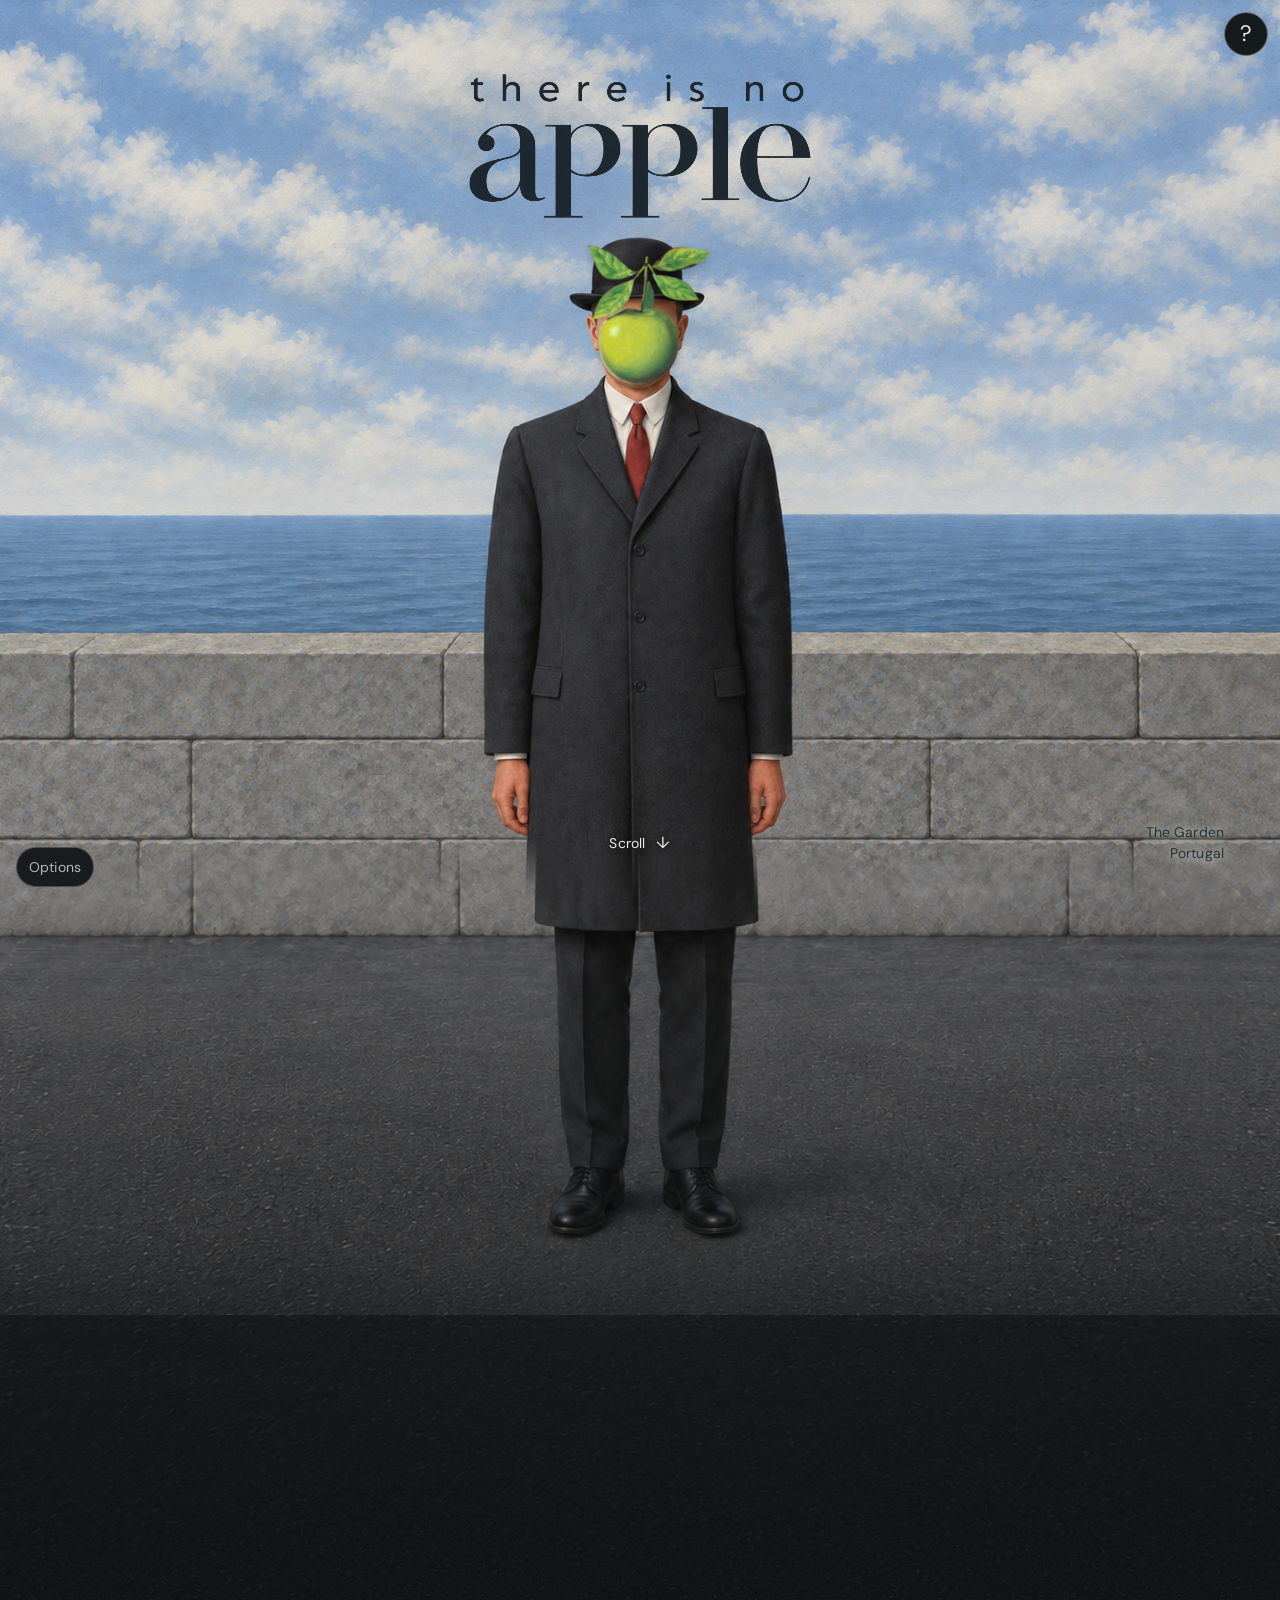
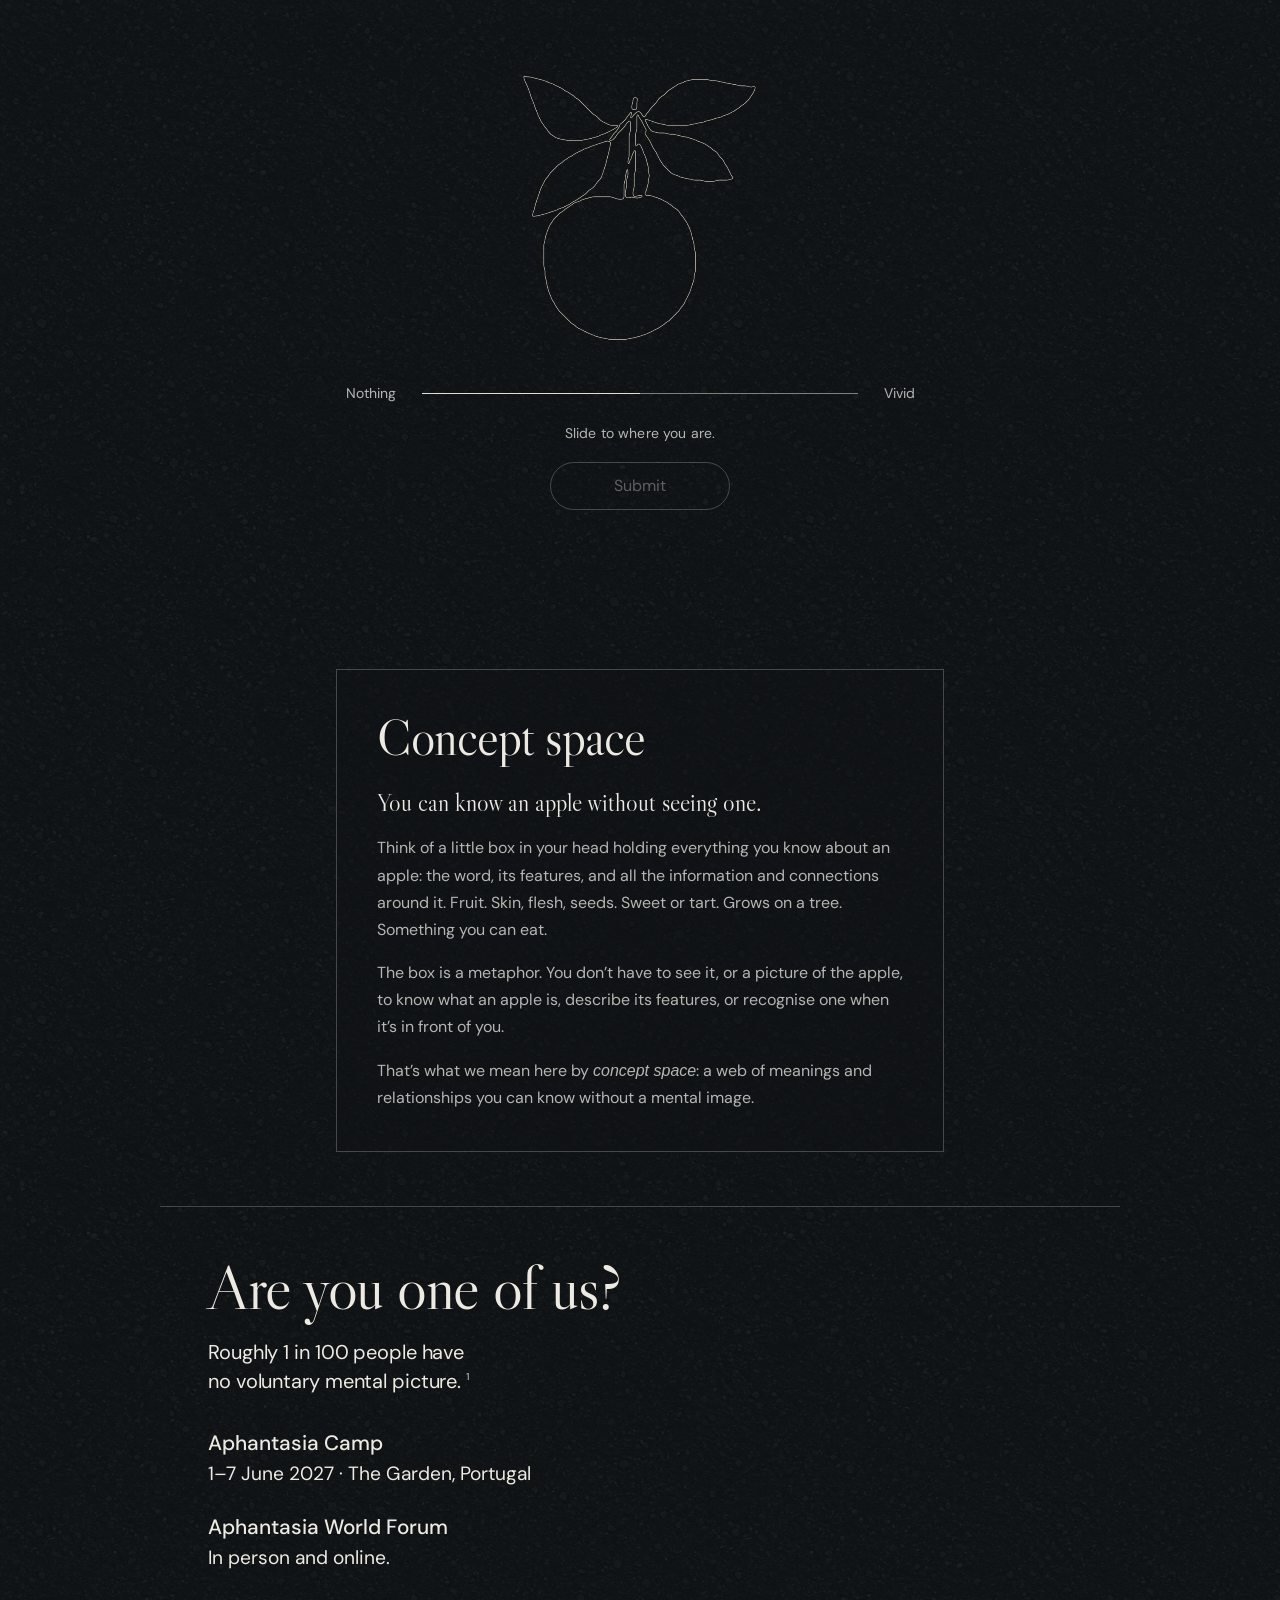
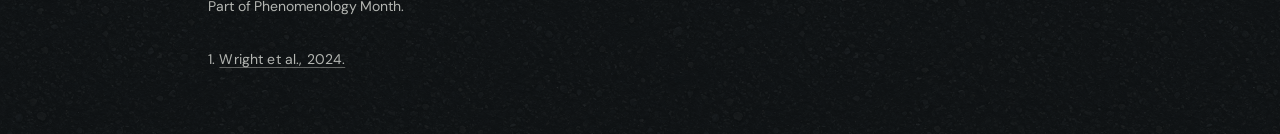
==== commit df72766a: "Implements #19 Restore the single-leaf slider apple, current-handle landing and Concept space.  Co-A" ====
--- a/awf/index.html
+++ b/awf/index.html
@@ -1,5 +1,5 @@
 <!doctype html>
-<html lang="en" data-page-build="apple-survey-20261003-35">
+<html lang="en" data-page-build="apple-single-landing-20261005-1">
 <head>
   <meta charset="utf-8">
   <meta name="viewport" content="width=device-width, initial-scale=1">
@@ -7,16 +7,16 @@
   <meta name="description" content="Aphantasia Camp: a week together at The Garden in Portugal for people with aphantasia. Aphantasia World Forum: conversations with researchers and guests at camp and online. Part of Phenomenology Month.">
   <title>Aphantasia Camp &amp; World Forum · The Garden, Portugal</title>
   <link rel="icon" type="image/svg+xml" href="data:image/svg+xml,%3Csvg xmlns='http://www.w3.org/2000/svg' viewBox='0 0 32 32'%3E%3Crect width='32' height='32' rx='7' fill='%23b8cede'/%3E%3Ccircle cx='16' cy='16' r='9' fill='none' stroke='%23212e36' stroke-width='2'/%3E%3C/svg%3E">
-  <link rel="stylesheet" href="styles.css?v=apple-survey-35">
+  <link rel="stylesheet" href="styles.css?v=apple-single-landing-20261005-1">
   <link rel="preload" as="image" href="assets/hero.png" fetchpriority="high">
   <link rel="preload" as="image" href="assets/wordmarks-v1/there-is-no-apple-lowercase.png">
-  <script src="apple-artwork.js?v=apple-survey-35" defer></script>
-  <script src="apple-model.js?v=apple-survey-35" defer></script>
-  <script src="fall-spin.js?v=apple-survey-35" defer></script>
+  <script src="apple-artwork.js?v=apple-single-landing-20261005-1" defer></script>
+  <script src="apple-model.js?v=apple-single-landing-20261005-1" defer></script>
+  <script src="fall-spin.js?v=apple-single-landing-20261005-1" defer></script>
   <script src="hands.js?v=apple-survey-35" defer></script>
-  <script src="app.js?v=apple-survey-35" defer></script>
-  <script src="apple.js?v=apple-survey-35" defer></script>
-  <script src="spin.js?v=apple-survey-35" defer></script>
+  <script src="app.js?v=apple-single-landing-20261005-1" defer></script>
+  <script src="apple.js?v=apple-single-landing-20261005-1" defer></script>
+  <script src="spin.js?v=apple-single-landing-20261005-1" defer></script>
   <script src="survey.js?v=apple-survey-35" defer></script>
 </head>
 <body>
@@ -121,6 +121,15 @@
       </div>
       <noscript><p class="experiment-note">Enable JavaScript to explore the apple.</p></noscript>
     </section>
+    <article class="concept-space section-pad" id="concept-space" aria-labelledby="concept-space-title">
+      <div class="concept-space-copy">
+        <h2 id="concept-space-title">Concept space</h2>
+        <p class="concept-space-lead">You can know an apple without seeing one.</p>
+        <p>Think of a little box in your head holding everything you know about an apple: the word, its features, and all the information and connections around it. Fruit. Skin, flesh, seeds. Sweet or tart. Grows on a tree. Something you can eat.</p>
+        <p>The box is a metaphor. You don’t have to see it, or a picture of the apple, to know what an apple is, describe its features, or recognise one when it’s in front of you.</p>
+        <p>That’s what we mean here by <em>concept space</em>: a web of meanings and relationships you can know without a mental image.</p>
+      </div>
+    </article>
     <section class="gathering-intro section-pad" id="gathering-intro" tabindex="-1" aria-labelledby="gathering-question">
       <h2 id="gathering-question">Are you one of us?</h2>
       <p class="gathering-fact">Roughly 1 in 100 people have no voluntary mental picture.<sup><a href="#source-note" aria-label="Source 1">1</a></sup></p>
--- a/awf/styles.css
+++ b/awf/styles.css
@@ -118,7 +118,6 @@
 
 /* Keep the surviving hero cue centered after removing the date. */
 @media(min-width:601px){.hero-bottom{display:grid;grid-template-columns:1fr auto 1fr}.hero-bottom .explore-link{grid-column:2}.hero-bottom .hero-note{grid-column:3;justify-self:end}}
-.hero-scroll-active.returning-selection:not(.experience-arrived) .handle-apple{visibility:visible}
 
 /* Every generated name occupies the same title box; only its bitmap changes. */
 .hero h1.reference-logo{position:relative;aspect-ratio:801/270}
@@ -192,3 +191,11 @@
 .source-note{margin-top:2rem;font-size:var(--t-ui)}
 @media(max-width:600px){.imagine{padding-top:4rem;padding-bottom:2.5rem}.experiment-heading{max-width:390px}.gathering-intro{margin:0 1rem;padding:2.5rem .5rem 3.5rem}.gathering-fact{max-width:30ch}.gathering-formats{max-width:none}}
 @media(max-height:650px){.imagine{justify-content:flex-start}.apple-stage{width:min(220px,70vw)}}
+
+/* A short reading pause after the apple exercise. */
+.concept-space{padding-top:clamp(2.5rem,6svh,4rem);padding-bottom:clamp(2.5rem,6svh,4rem)}
+.concept-space-copy{width:min(100%,38rem);margin:0 auto;padding:clamp(1.5rem,4vw,2.5rem);border:1px solid var(--line);background:#10131566}
+.concept-space h2{font:400 var(--t-display)/1.08 var(--serif);letter-spacing:-.02em;margin:0 0 1.25rem}
+.concept-space p{font:400 1rem/1.7 var(--sans);color:var(--muted)}
+.concept-space p+p{margin-top:1rem}
+.concept-space .concept-space-lead{font:400 var(--t-text)/1.35 var(--serif);color:var(--ink)}
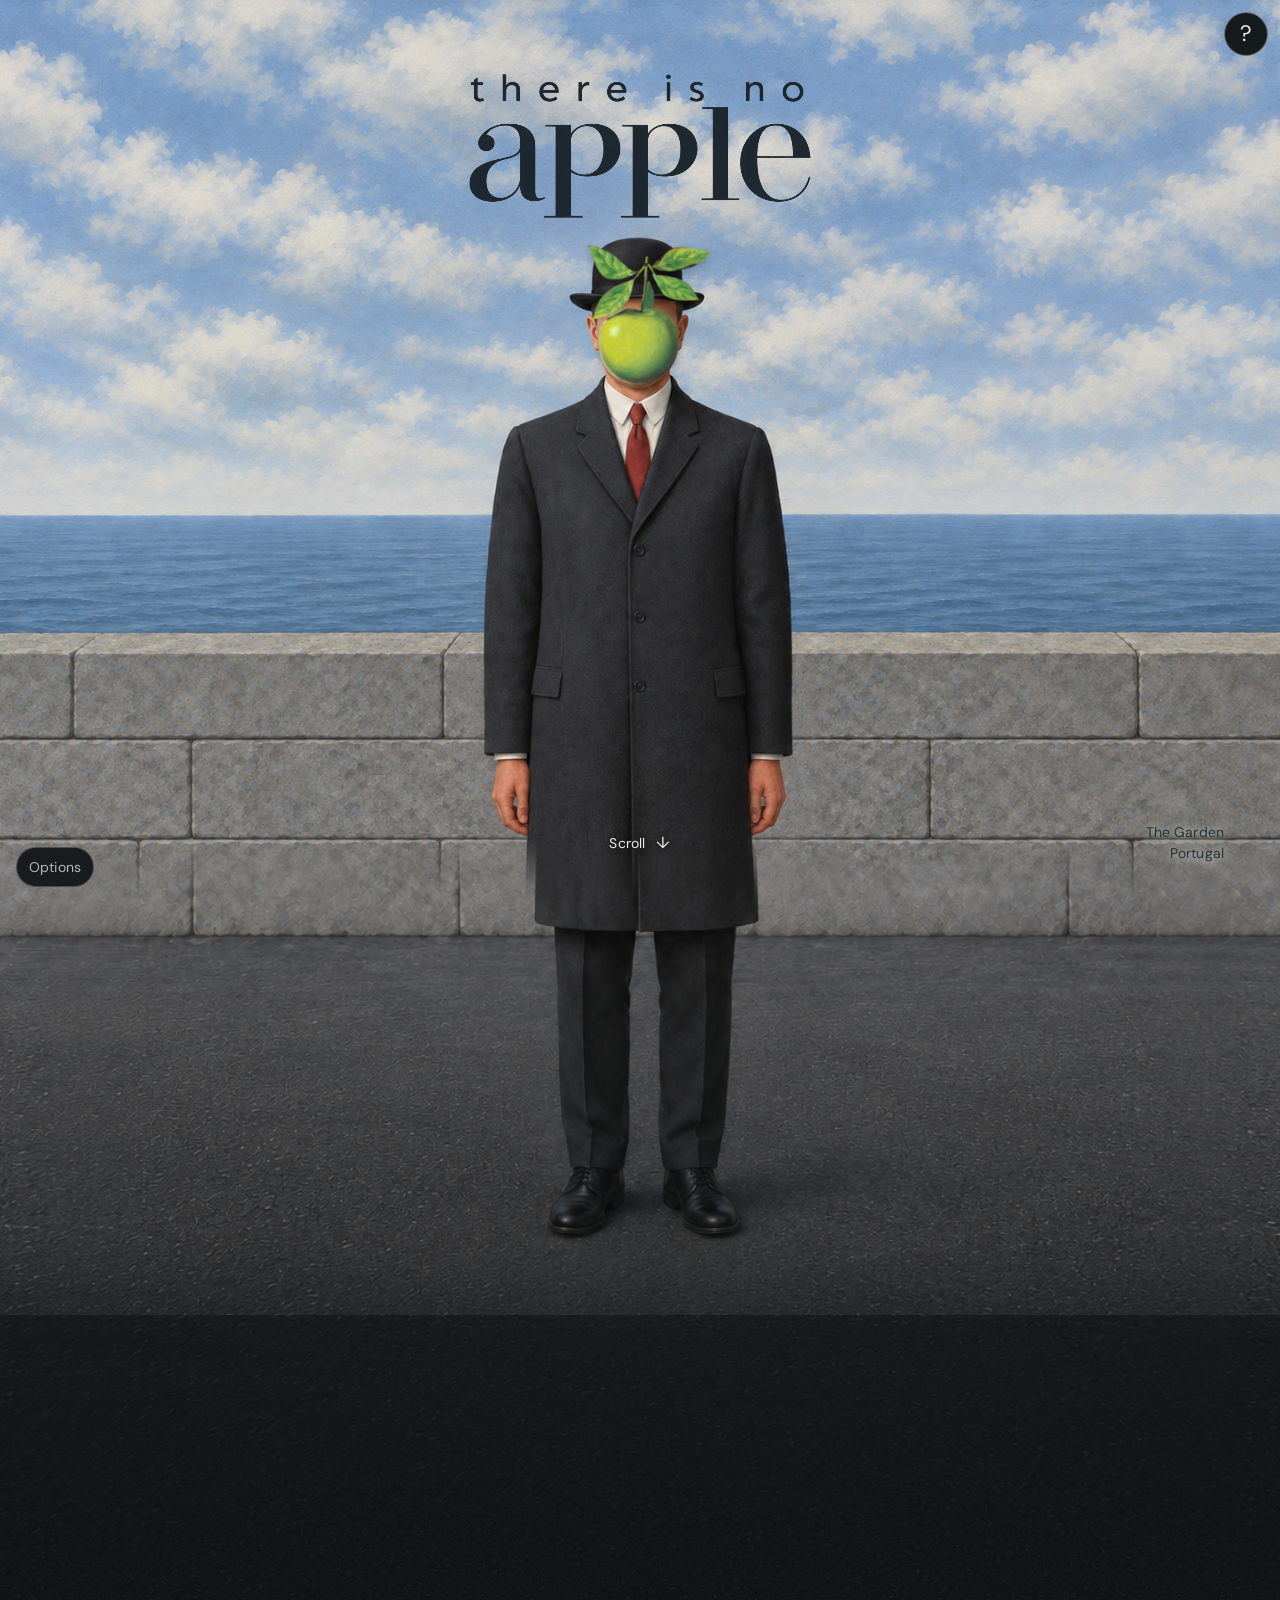
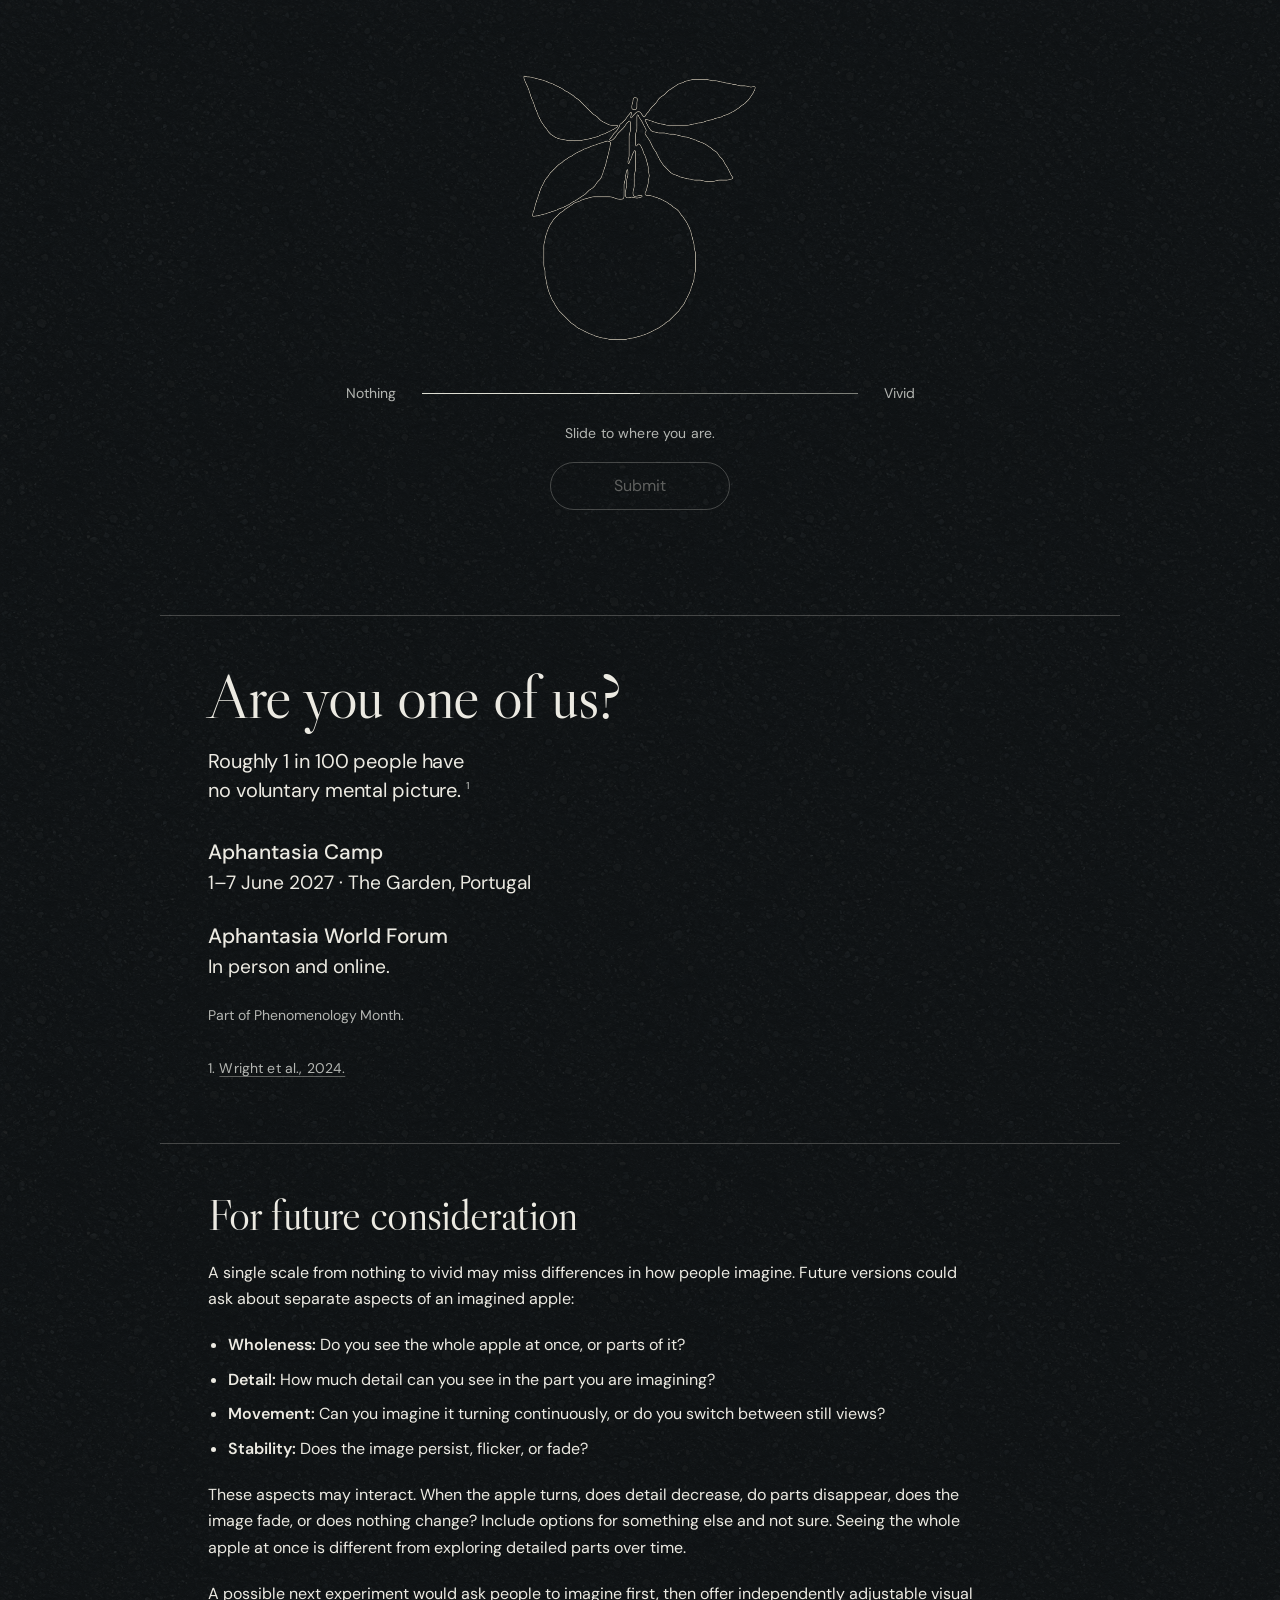
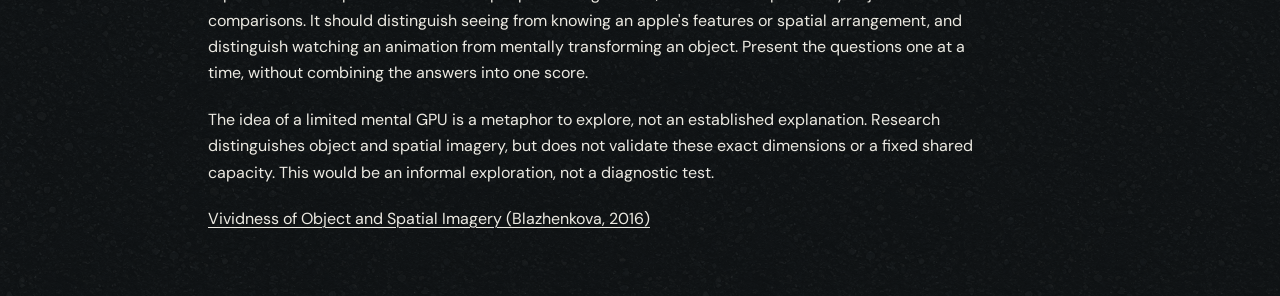
==== commit 50ba90f2: "Add AWF imagery dimensions note for future consideration" ====
--- a/awf/index.html
+++ b/awf/index.html
@@ -1,5 +1,5 @@
 <!doctype html>
-<html lang="en" data-page-build="apple-single-landing-20261005-1">
+<html lang="en" data-page-build="apple-leaves-20261005-1">
 <head>
   <meta charset="utf-8">
   <meta name="viewport" content="width=device-width, initial-scale=1">
@@ -7,16 +7,16 @@
   <meta name="description" content="Aphantasia Camp: a week together at The Garden in Portugal for people with aphantasia. Aphantasia World Forum: conversations with researchers and guests at camp and online. Part of Phenomenology Month.">
   <title>Aphantasia Camp &amp; World Forum · The Garden, Portugal</title>
   <link rel="icon" type="image/svg+xml" href="data:image/svg+xml,%3Csvg xmlns='http://www.w3.org/2000/svg' viewBox='0 0 32 32'%3E%3Crect width='32' height='32' rx='7' fill='%23b8cede'/%3E%3Ccircle cx='16' cy='16' r='9' fill='none' stroke='%23212e36' stroke-width='2'/%3E%3C/svg%3E">
-  <link rel="stylesheet" href="styles.css?v=apple-single-landing-20261005-1">
+  <link rel="stylesheet" href="styles.css?v=apple-survey-35-note-20261026">
   <link rel="preload" as="image" href="assets/hero.png" fetchpriority="high">
   <link rel="preload" as="image" href="assets/wordmarks-v1/there-is-no-apple-lowercase.png">
-  <script src="apple-artwork.js?v=apple-single-landing-20261005-1" defer></script>
-  <script src="apple-model.js?v=apple-single-landing-20261005-1" defer></script>
-  <script src="fall-spin.js?v=apple-single-landing-20261005-1" defer></script>
+  <script src="apple-artwork.js?v=apple-leaves-20261005-1" defer></script>
+  <script src="apple-model.js?v=apple-leaves-20261005-1" defer></script>
+  <script src="fall-spin.js?v=apple-leaves-20261005-1" defer></script>
   <script src="hands.js?v=apple-survey-35" defer></script>
-  <script src="app.js?v=apple-single-landing-20261005-1" defer></script>
-  <script src="apple.js?v=apple-single-landing-20261005-1" defer></script>
-  <script src="spin.js?v=apple-single-landing-20261005-1" defer></script>
+  <script src="app.js?v=apple-leaves-20261005-1" defer></script>
+  <script src="apple.js?v=apple-leaves-20261005-1" defer></script>
+  <script src="spin.js?v=apple-survey-35" defer></script>
   <script src="survey.js?v=apple-survey-35" defer></script>
 </head>
 <body>
@@ -121,15 +121,6 @@
       </div>
       <noscript><p class="experiment-note">Enable JavaScript to explore the apple.</p></noscript>
     </section>
-    <article class="concept-space section-pad" id="concept-space" aria-labelledby="concept-space-title">
-      <div class="concept-space-copy">
-        <h2 id="concept-space-title">Concept space</h2>
-        <p class="concept-space-lead">You can know an apple without seeing one.</p>
-        <p>Think of a little box in your head holding everything you know about an apple: the word, its features, and all the information and connections around it. Fruit. Skin, flesh, seeds. Sweet or tart. Grows on a tree. Something you can eat.</p>
-        <p>The box is a metaphor. You don’t have to see it, or a picture of the apple, to know what an apple is, describe its features, or recognise one when it’s in front of you.</p>
-        <p>That’s what we mean here by <em>concept space</em>: a web of meanings and relationships you can know without a mental image.</p>
-      </div>
-    </article>
     <section class="gathering-intro section-pad" id="gathering-intro" tabindex="-1" aria-labelledby="gathering-question">
       <h2 id="gathering-question">Are you one of us?</h2>
       <p class="gathering-fact">Roughly 1 in 100 people have no voluntary mental picture.<sup><a href="#source-note" aria-label="Source 1">1</a></sup></p>
@@ -164,6 +155,20 @@
         <details><summary>Sed do eiusmod tempor?<span aria-hidden="true">+</span></summary><p>Ut enim ad minim veniam, quis nostrud exercitation ullamco laboris.</p></details>
       </div>
     </section>
+    <section class="future-consideration" id="future-consideration" aria-labelledby="future-consideration-title">
+      <h2 id="future-consideration-title">For future consideration</h2>
+      <p>A single scale from nothing to vivid may miss differences in how people imagine. Future versions could ask about separate aspects of an imagined apple:</p>
+      <ul>
+        <li><strong>Wholeness:</strong> Do you see the whole apple at once, or parts of it?</li>
+        <li><strong>Detail:</strong> How much detail can you see in the part you are imagining?</li>
+        <li><strong>Movement:</strong> Can you imagine it turning continuously, or do you switch between still views?</li>
+        <li><strong>Stability:</strong> Does the image persist, flicker, or fade?</li>
+      </ul>
+      <p>These aspects may interact. When the apple turns, does detail decrease, do parts disappear, does the image fade, or does nothing change? Include options for something else and not sure. Seeing the whole apple at once is different from exploring detailed parts over time.</p>
+      <p>A possible next experiment would ask people to imagine first, then offer independently adjustable visual comparisons. It should distinguish seeing from knowing an apple's features or spatial arrangement, and distinguish watching an animation from mentally transforming an object. Present the questions one at a time, without combining the answers into one score.</p>
+      <p>The idea of a limited mental GPU is a metaphor to explore, not an established explanation. Research distinguishes object and spatial imagery, but does not validate these exact dimensions or a fixed shared capacity. This would be an informal exploration, not a diagnostic test.</p>
+      <p class="future-consideration-source"><a href="https://journals.sagepub.com/doi/10.1177/0031512516639431" target="_blank" rel="noopener noreferrer">Vividness of Object and Spatial Imagery (Blazhenkova, 2016)</a></p>
+    </section>
   </main>
   <footer hidden>
     <a class="wordmark forum-wordmark" href="#top" aria-label="Aphantasia Camp &amp; World Forum home">aphantasia<span class="wordmark-caption">camp &amp; world forum</span></a>
--- a/awf/styles.css
+++ b/awf/styles.css
@@ -118,6 +118,7 @@
 
 /* Keep the surviving hero cue centered after removing the date. */
 @media(min-width:601px){.hero-bottom{display:grid;grid-template-columns:1fr auto 1fr}.hero-bottom .explore-link{grid-column:2}.hero-bottom .hero-note{grid-column:3;justify-self:end}}
+.hero-scroll-active.returning-selection:not(.experience-arrived) .handle-apple{visibility:visible}
 
 /* Every generated name occupies the same title box; only its bitmap changes. */
 .hero h1.reference-logo{position:relative;aspect-ratio:801/270}
@@ -192,10 +193,15 @@
 @media(max-width:600px){.imagine{padding-top:4rem;padding-bottom:2.5rem}.experiment-heading{max-width:390px}.gathering-intro{margin:0 1rem;padding:2.5rem .5rem 3.5rem}.gathering-fact{max-width:30ch}.gathering-formats{max-width:none}}
 @media(max-height:650px){.imagine{justify-content:flex-start}.apple-stage{width:min(220px,70vw)}}
 
-/* A short reading pause after the apple exercise. */
-.concept-space{padding-top:clamp(2.5rem,6svh,4rem);padding-bottom:clamp(2.5rem,6svh,4rem)}
-.concept-space-copy{width:min(100%,38rem);margin:0 auto;padding:clamp(1.5rem,4vw,2.5rem);border:1px solid var(--line);background:#10131566}
-.concept-space h2{font:400 var(--t-display)/1.08 var(--serif);letter-spacing:-.02em;margin:0 0 1.25rem}
-.concept-space p{font:400 1rem/1.7 var(--sans);color:var(--muted)}
-.concept-space p+p{margin-top:1rem}
-.concept-space .concept-space-lead{font:400 var(--t-text)/1.35 var(--serif);color:var(--ink)}
+/* A research note for future versions, separate from the survey itself. */
+.future-consideration{position:relative;max-width:960px;margin:0 auto;padding:3rem clamp(1.5rem,4vw,3rem) 4rem;text-align:left}
+.future-consideration::before{content:"";position:absolute;top:0;left:0;right:0;border-top:1px solid #eceae23d}
+.future-consideration h2{margin:0;font:400 clamp(1.75rem,3.6vw,2.75rem)/1.1 var(--serif);letter-spacing:-.02em;color:var(--ink)}
+.future-consideration p,.future-consideration ul{max-width:70ch;margin:1.25rem 0 0;font:400 1rem/1.65 var(--sans);letter-spacing:0;color:var(--ink);overflow-wrap:break-word}
+.future-consideration ul{padding-left:1.25rem}
+.future-consideration li+li{margin-top:.5rem}
+.future-consideration strong{font-weight:600}
+.future-consideration-source a{text-decoration:underline;text-decoration-thickness:1px;text-underline-offset:.2em}
+.future-consideration-source a:hover{color:#fff}
+.future-consideration-source a:focus-visible{outline:2px solid var(--ink);outline-offset:4px}
+@media(max-width:600px){.future-consideration{margin:0 1rem;padding:2.5rem .5rem 3.5rem}}
